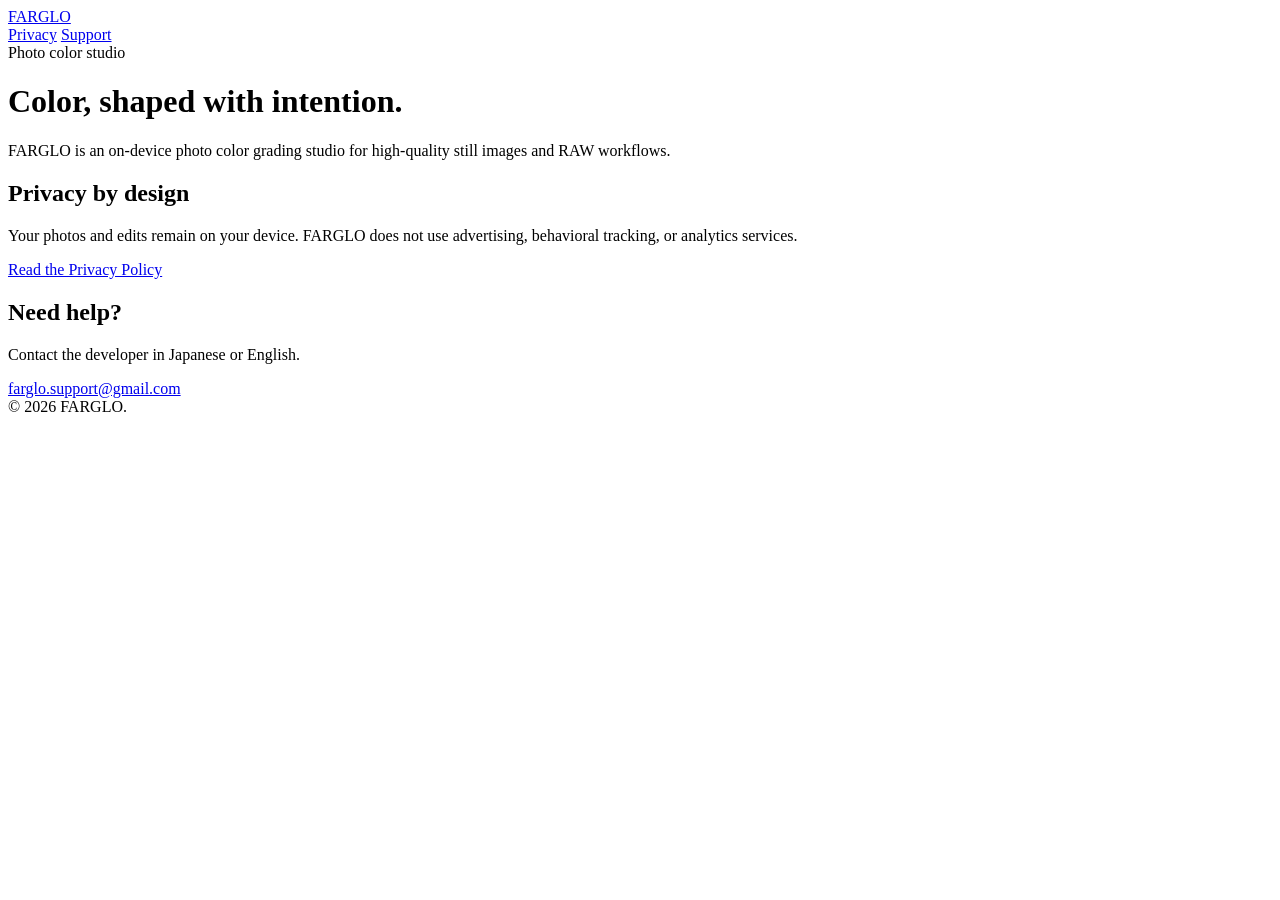
==== index.html @ 89816d3d "Create index.html" ====
<!doctype html>
<html lang="en">
<head>
  <meta charset="utf-8">
  <meta name="viewport" content="width=device-width, initial-scale=1">
  <meta name="description" content="Official support and privacy information for FARGLO.">
  <title>FARGLO — Support</title>
  <link rel="stylesheet" href="styles.css">
</head>
<body>
  <header>
    <a class="brand" href="index.html">FARGLO</a>
    <nav>
      <a href="privacy.html">Privacy</a>
      <a href="support.html">Support</a>
    </nav>
  </header>
  <main>
    <div class="eyebrow">Photo color studio</div>
    <h1>Color, shaped with intention.</h1>
    <p class="lead">FARGLO is an on-device photo color grading studio for high-quality still images and RAW workflows.</p>
    <section class="card">
      <h2>Privacy by design</h2>
      <p>Your photos and edits remain on your device. FARGLO does not use advertising, behavioral tracking, or analytics services.</p>
      <a class="button" href="privacy.html">Read the Privacy Policy</a>
    </section>
    <section class="card">
      <h2>Need help?</h2>
      <p>Contact the developer in Japanese or English.</p>
      <a class="button" href="mailto:farglo.support@gmail.com">farglo.support@gmail.com</a>
    </section>
  </main>
  <footer>© 2026 FARGLO.</footer>
</body>
</html>
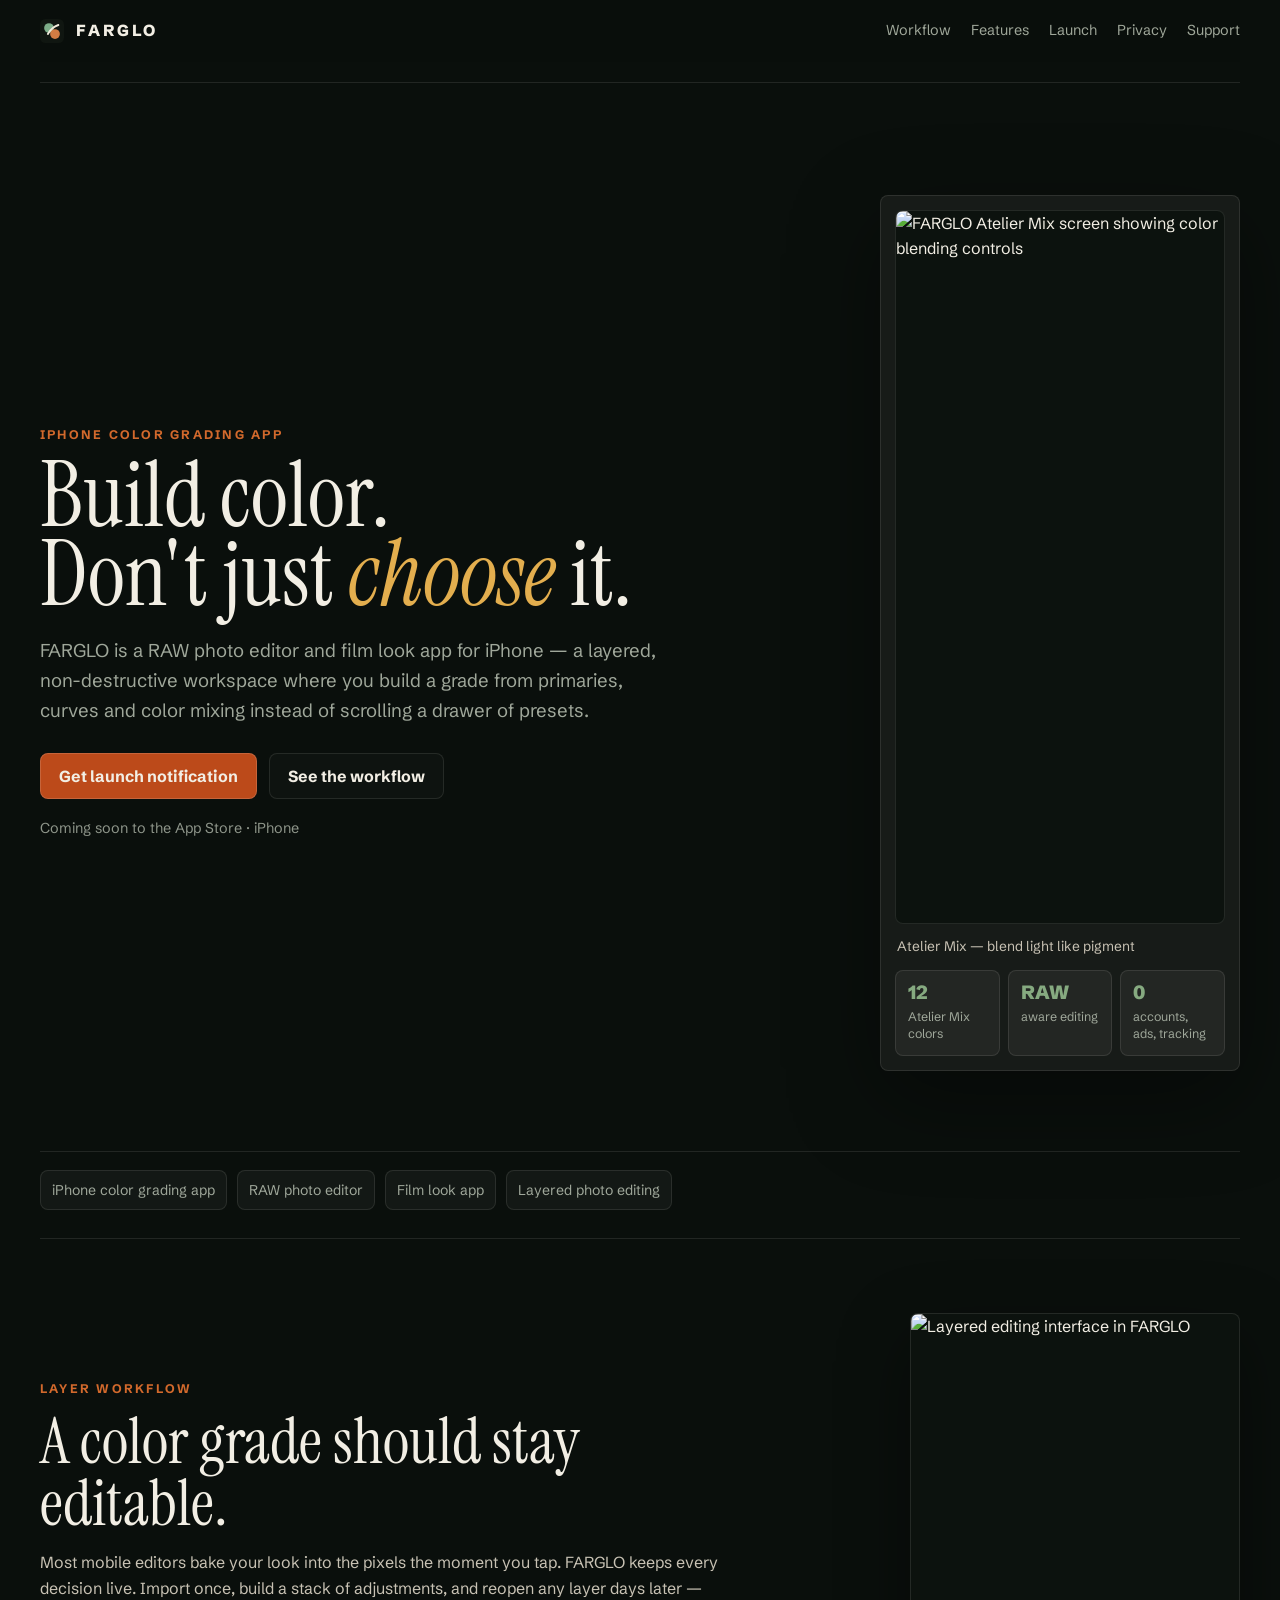
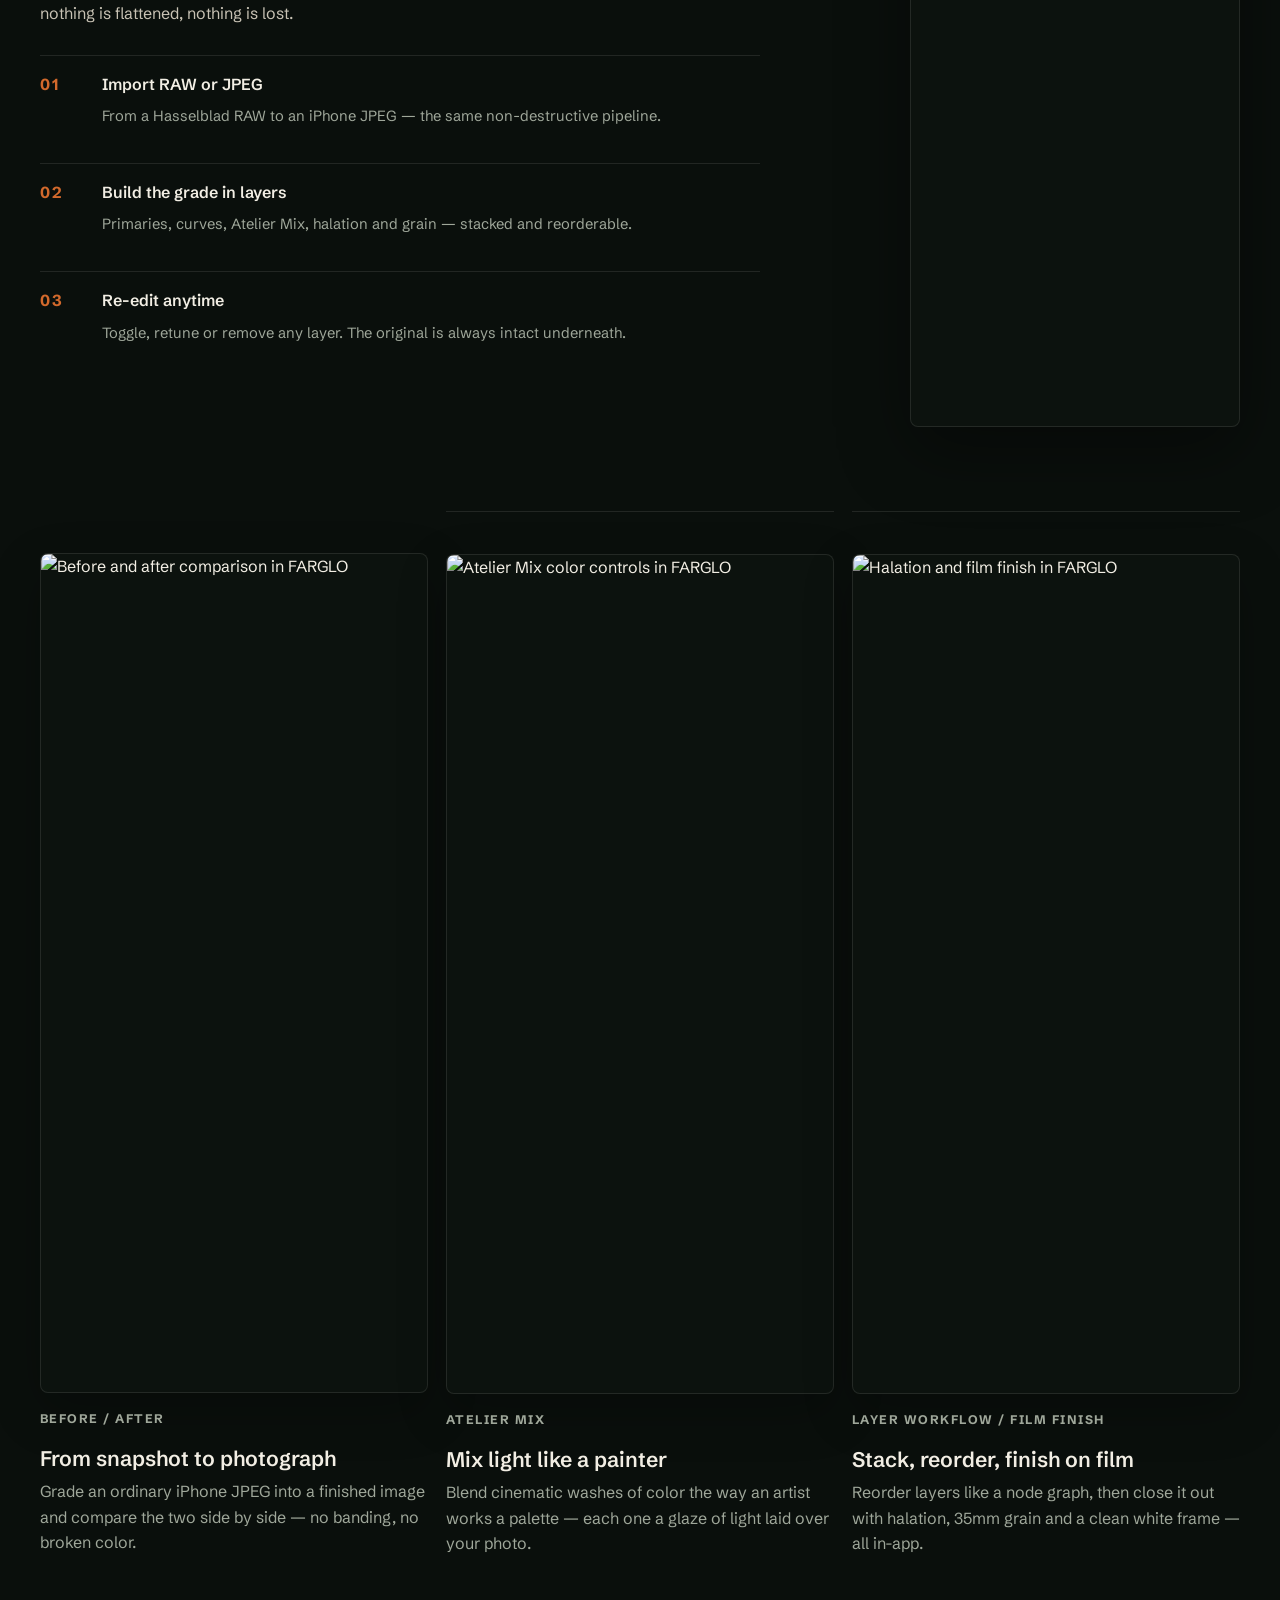
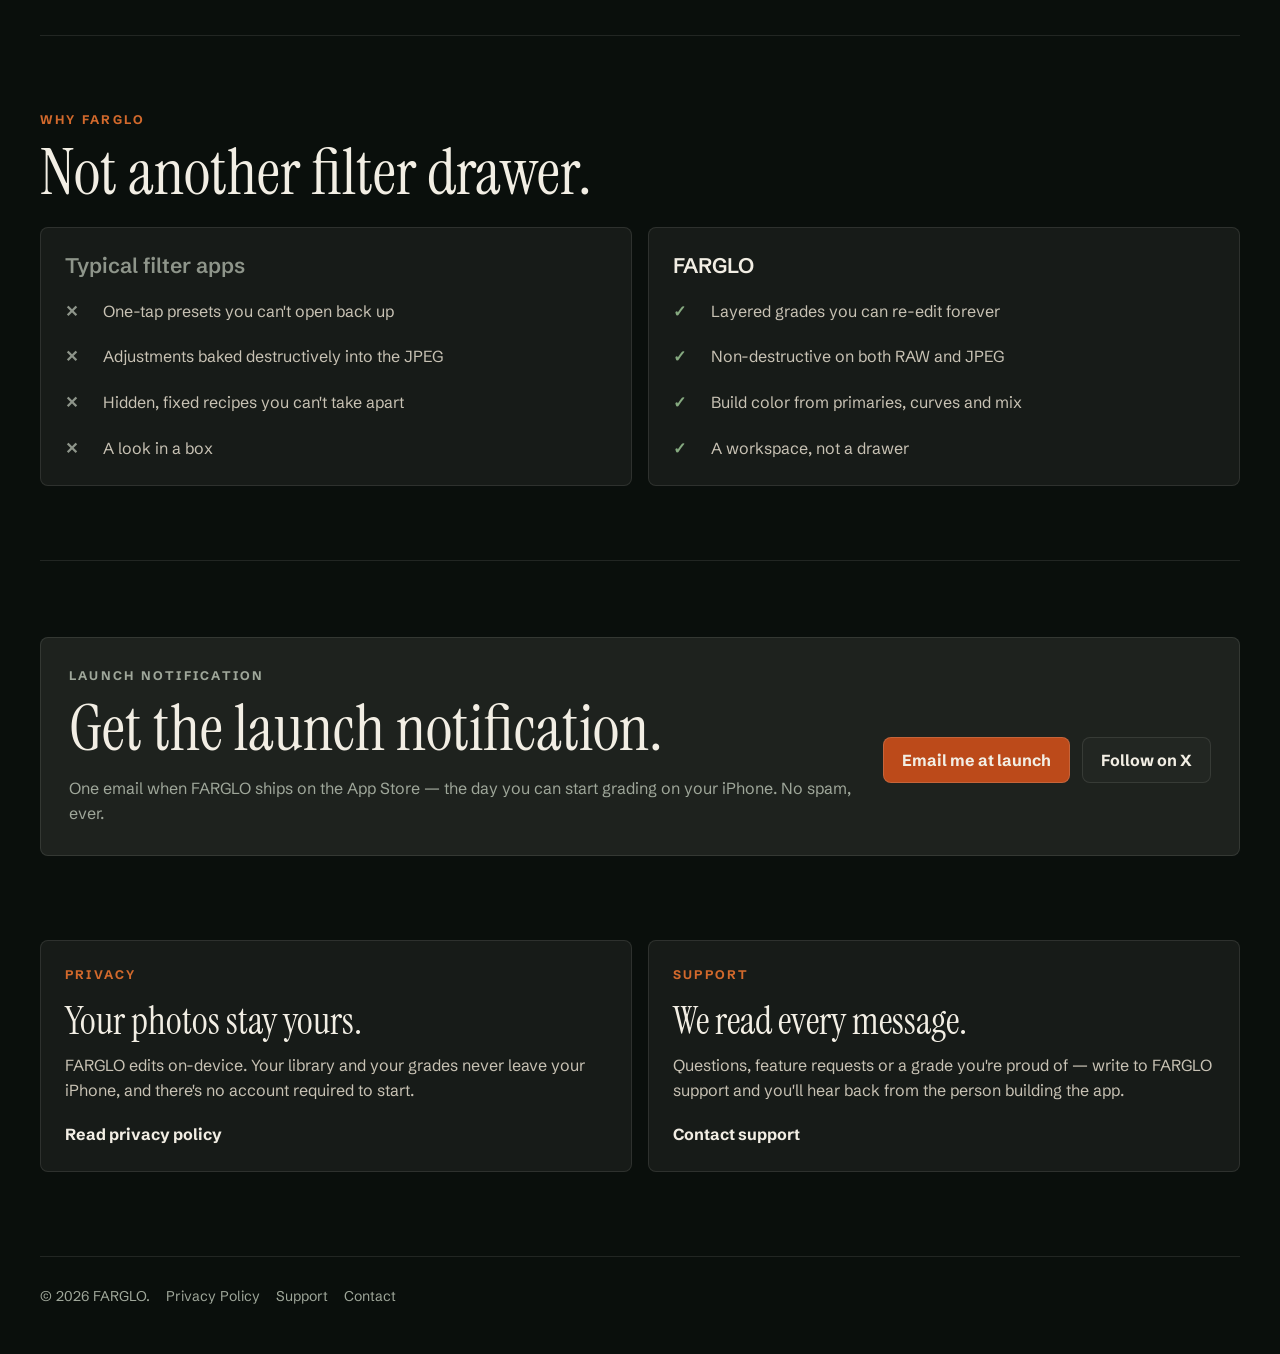
==== commit 684fd04d: "Update FARGLO landing page" ====
--- a/index.html
+++ b/index.html
@@ -3,33 +3,196 @@
 <head>
   <meta charset="utf-8">
   <meta name="viewport" content="width=device-width, initial-scale=1">
-  <meta name="description" content="Official support and privacy information for FARGLO.">
-  <title>FARGLO — Support</title>
+  <title>FARGLO — Layered iPhone Color Grading App</title>
+  <meta name="description" content="FARGLO is a layered iPhone color grading app for RAW photo editing, film looks, Atelier Mix color blending, grain, halation, and non-destructive photo finishing. Coming soon to the App Store.">
+  <meta name="keywords" content="iPhone color grading app, RAW photo editor, film look app, photo editing app, color grading, iPhone photography, film grain, halation, photo editor">
+  <meta name="robots" content="index,follow">
+  <link rel="canonical" href="https://farglosupport-eng.github.io/farglo-support/">
+  <link rel="icon" href="favicon.svg" type="image/svg+xml">
+  <link rel="preconnect" href="https://fonts.googleapis.com">
+  <link rel="preconnect" href="https://fonts.gstatic.com" crossorigin>
+  <link href="https://fonts.googleapis.com/css2?family=Instrument+Serif:ital@0;1&family=Schibsted+Grotesk:wght@400;500;600;700;800&display=swap" rel="stylesheet">
+  <meta property="og:type" content="website">
+  <meta property="og:site_name" content="FARGLO">
+  <meta property="og:title" content="FARGLO — Build color. Don't just choose it.">
+  <meta property="og:description" content="A layered iPhone color grading app for RAW-aware edits, Atelier Mix, grain, halation, and film looks. Coming soon to the App Store.">
+  <meta property="og:url" content="https://farglosupport-eng.github.io/farglo-support/">
+  <meta property="og:image" content="https://farglosupport-eng.github.io/farglo-support/assets/og-image.png">
+  <meta property="og:image:width" content="1200">
+  <meta property="og:image:height" content="630">
+  <meta name="twitter:card" content="summary_large_image">
+  <meta name="twitter:title" content="FARGLO — Layered iPhone Color Grading">
+  <meta name="twitter:description" content="Build color on iPhone with layers, RAW controls, Atelier Mix, grain, halation, and film finishing.">
+  <meta name="twitter:image" content="https://farglosupport-eng.github.io/farglo-support/assets/og-image.png">
   <link rel="stylesheet" href="styles.css">
+  <script type="application/ld+json">
+  {
+    "@context": "https://schema.org",
+    "@type": "SoftwareApplication",
+    "name": "FARGLO",
+    "applicationCategory": "PhotoApplication",
+    "operatingSystem": "iOS",
+    "description": "FARGLO is a layered iPhone color grading app for RAW-aware photo editing, Atelier Mix color blending, film grain, halation, and non-destructive finishing.",
+    "offers": {
+      "@type": "Offer",
+      "priceCurrency": "JPY",
+      "price": "980",
+      "availability": "https://schema.org/PreOrder"
+    },
+    "creator": {
+      "@type": "Person",
+      "name": "Genki Takeda"
+    },
+    "url": "https://farglosupport-eng.github.io/farglo-support/",
+    "image": "https://farglosupport-eng.github.io/farglo-support/assets/og-image.png"
+  }
+  </script>
 </head>
 <body>
   <header>
-    <a class="brand" href="index.html">FARGLO</a>
-    <nav>
-      <a href="privacy.html">Privacy</a>
-      <a href="support.html">Support</a>
+    <a class="brand" href="index.html"><img src="favicon.svg" alt="FARGLO logo">FARGLO</a>
+    <nav aria-label="Primary navigation">
+      <a href="#workflow">Workflow</a>
+      <a href="#features">Features</a>
+      <a href="#launch">Launch</a>
+      <a href="#privacy">Privacy</a>
+      <a href="#support">Support</a>
     </nav>
   </header>
+
   <main>
-    <div class="eyebrow">Photo color studio</div>
-    <h1>Color, shaped with intention.</h1>
-    <p class="lead">FARGLO is an on-device photo color grading studio for high-quality still images and RAW workflows.</p>
-    <section class="card">
-      <h2>Privacy by design</h2>
-      <p>Your photos and edits remain on your device. FARGLO does not use advertising, behavioral tracking, or analytics services.</p>
-      <a class="button" href="privacy.html">Read the Privacy Policy</a>
+    <section class="hero" aria-labelledby="hero-title">
+      <div class="hero-copy">
+        <p class="eyebrow">iPhone color grading app</p>
+        <h1 id="hero-title">Build color.<br>Don't just <em>choose</em> it.</h1>
+        <p class="lead">FARGLO is a RAW photo editor and film look app for iPhone — a layered, non-destructive workspace where you build a grade from primaries, curves and color mixing instead of scrolling a drawer of presets.</p>
+        <div class="hero-actions">
+          <a class="button primary" href="mailto:farglo.support@gmail.com?subject=FARGLO%20Launch%20Notification&body=Please%20let%20me%20know%20when%20FARGLO%20launches.">Get launch notification</a>
+          <a class="button secondary" href="#workflow">See the workflow</a>
+        </div>
+        <p class="availability">Coming soon to the App Store · iPhone</p>
+      </div>
+      <aside class="product-panel" aria-label="FARGLO app preview">
+        <div class="screen-frame hero-frame">
+          <img src="assets/atelier-mix-en-web.jpg" alt="FARGLO Atelier Mix screen showing color blending controls">
+        </div>
+        <p class="panel-caption">Atelier Mix — blend light like pigment</p>
+        <dl class="stats">
+          <div><dt>12</dt><dd>Atelier Mix colors</dd></div>
+          <div><dt>RAW</dt><dd>aware editing</dd></div>
+          <div><dt>0</dt><dd>accounts, ads, tracking</dd></div>
+        </dl>
+      </aside>
     </section>
-    <section class="card">
-      <h2>Need help?</h2>
-      <p>Contact the developer in Japanese or English.</p>
-      <a class="button" href="mailto:farglo.support@gmail.com">farglo.support@gmail.com</a>
+
+    <section class="strip" aria-label="Search positioning">
+      <span>iPhone color grading app</span>
+      <span>RAW photo editor</span>
+      <span>Film look app</span>
+      <span>Layered photo editing</span>
+    </section>
+
+    <section id="workflow" class="section split">
+      <div>
+        <p class="eyebrow">Layer workflow</p>
+        <h2>A color grade should stay editable.</h2>
+        <p>Most mobile editors bake your look into the pixels the moment you tap. FARGLO keeps every decision live. Import once, build a stack of adjustments, and reopen any layer days later — nothing is flattened, nothing is lost.</p>
+        <ol class="workflow-list">
+          <li><span>01</span><strong>Import RAW or JPEG</strong><small>From a Hasselblad RAW to an iPhone JPEG — the same non-destructive pipeline.</small></li>
+          <li><span>02</span><strong>Build the grade in layers</strong><small>Primaries, curves, Atelier Mix, halation and grain — stacked and reorderable.</small></li>
+          <li><span>03</span><strong>Re-edit anytime</strong><small>Toggle, retune or remove any layer. The original is always intact underneath.</small></li>
+        </ol>
+      </div>
+      <div class="screen-frame section-frame">
+        <img src="assets/layers-en-web.jpg" alt="Layered editing interface in FARGLO">
+      </div>
+    </section>
+
+    <section id="features" class="feature-grid" aria-label="FARGLO feature highlights">
+      <article>
+        <div class="feature-media">
+          <img src="assets/before-after-en-web.jpg" alt="Before and after comparison in FARGLO">
+        </div>
+        <p class="feature-kicker">Before / After</p>
+        <h3>From snapshot to photograph</h3>
+        <p>Grade an ordinary iPhone JPEG into a finished image and compare the two side by side — no banding, no broken color.</p>
+      </article>
+      <article>
+        <div class="feature-media">
+          <img src="assets/atelier-mix-en-web.jpg" alt="Atelier Mix color controls in FARGLO">
+        </div>
+        <p class="feature-kicker">Atelier Mix</p>
+        <h3>Mix light like a painter</h3>
+        <p>Blend cinematic washes of color the way an artist works a palette — each one a glaze of light laid over your photo.</p>
+      </article>
+      <article>
+        <div class="feature-media">
+          <img src="assets/halation-en-web.jpg" alt="Halation and film finish in FARGLO">
+        </div>
+        <p class="feature-kicker">Layer workflow / Film finish</p>
+        <h3>Stack, reorder, finish on film</h3>
+        <p>Reorder layers like a node graph, then close it out with halation, 35mm grain and a clean white frame — all in-app.</p>
+      </article>
+    </section>
+
+    <section class="section comparison">
+      <p class="eyebrow">Why FARGLO</p>
+      <h2>Not another filter drawer.</h2>
+      <div class="comparison-grid">
+        <div class="compare-card compare-negative">
+          <h3>Typical filter apps</h3>
+          <ul class="compare-list">
+            <li><span>✕</span>One-tap presets you can't open back up</li>
+            <li><span>✕</span>Adjustments baked destructively into the JPEG</li>
+            <li><span>✕</span>Hidden, fixed recipes you can't take apart</li>
+            <li><span>✕</span>A look in a box</li>
+          </ul>
+        </div>
+        <div class="compare-card compare-positive">
+          <h3>FARGLO</h3>
+          <ul class="compare-list">
+            <li><span>✓</span>Layered grades you can re-edit forever</li>
+            <li><span>✓</span>Non-destructive on both RAW and JPEG</li>
+            <li><span>✓</span>Build color from primaries, curves and mix</li>
+            <li><span>✓</span>A workspace, not a drawer</li>
+          </ul>
+        </div>
+      </div>
+    </section>
+
+    <section id="launch" class="launch">
+      <div>
+        <p class="eyebrow">Launch notification</p>
+        <h2>Get the launch notification.</h2>
+        <p>One email when FARGLO ships on the App Store — the day you can start grading on your iPhone. No spam, ever.</p>
+      </div>
+      <div class="launch-actions">
+        <a class="button primary" href="mailto:farglo.support@gmail.com?subject=FARGLO%20Launch%20Notification&body=Please%20let%20me%20know%20when%20FARGLO%20launches.">Email me at launch</a>
+        <a class="button secondary" href="https://x.com/farglo_color">Follow on X</a>
+      </div>
+    </section>
+
+    <section class="info-pair" aria-label="Privacy and support">
+      <article id="privacy" class="info-card">
+        <p class="eyebrow">Privacy</p>
+        <h3>Your photos stay yours.</h3>
+        <p>FARGLO edits on-device. Your library and your grades never leave your iPhone, and there's no account required to start.</p>
+        <a href="privacy.html">Read privacy policy</a>
+      </article>
+      <article id="support" class="info-card">
+        <p class="eyebrow">Support</p>
+        <h3>We read every message.</h3>
+        <p>Questions, feature requests or a grade you're proud of — write to FARGLO support and you'll hear back from the person building the app.</p>
+        <a href="support.html">Contact support</a>
+      </article>
     </section>
   </main>
-  <footer>© 2026 FARGLO.</footer>
+
+  <footer>
+    <span>© 2026 FARGLO.</span>
+    <a href="privacy.html">Privacy Policy</a>
+    <a href="support.html">Support</a>
+    <a href="mailto:farglo.support@gmail.com">Contact</a>
+  </footer>
 </body>
 </html>
--- a/styles.css
+++ b/styles.css
@@ -0,0 +1,583 @@
+:root {
+  color-scheme: dark;
+  --canvas: #0A0F0C;
+  --panel-canvas: #0C120E;
+  --ink: #F2EEE4;
+  --muted: #9FA79A;
+  --soft: #C8C2B4;
+  --dim: #8E958A;
+  --green: #86AA80;
+  --copper: #D2692C;
+  --button: #BC4A1A;
+  --gold: #E3AE4E;
+  --panel: rgba(242, 238, 228, .055);
+  --panel-strong: rgba(242, 238, 228, .085);
+  --line: rgba(242, 238, 228, .10);
+  --shadow: rgba(0, 0, 0, .38);
+  --max: 1200px;
+}
+
+* { box-sizing: border-box; }
+
+html { scroll-behavior: smooth; }
+
+html,
+body {
+  overflow-x: hidden;
+}
+
+body {
+  margin: 0;
+  min-height: 100vh;
+  color: var(--ink);
+  background: var(--canvas);
+  font-family: "Schibsted Grotesk", Inter, -apple-system, BlinkMacSystemFont, "Hiragino Sans", "Helvetica Neue", Arial, sans-serif;
+  line-height: 1.6;
+}
+
+img {
+  display: block;
+  max-width: 100%;
+}
+
+a { color: inherit; }
+
+header,
+main,
+footer {
+  width: min(calc(100% - 40px), var(--max));
+  margin-inline: auto;
+}
+
+header {
+  position: sticky;
+  top: 0;
+  z-index: 10;
+  display: flex;
+  justify-content: space-between;
+  align-items: center;
+  gap: 24px;
+  padding: 18px 0;
+  background: rgba(10, 15, 12, .82);
+  backdrop-filter: blur(18px);
+}
+
+.brand {
+  display: inline-flex;
+  align-items: center;
+  gap: 12px;
+  color: var(--ink);
+  font-weight: 800;
+  letter-spacing: .18em;
+  text-decoration: none;
+}
+
+.brand img {
+  width: 24px;
+  height: 24px;
+}
+
+nav {
+  display: flex;
+  flex-wrap: wrap;
+  justify-content: flex-end;
+  gap: 20px;
+  color: var(--muted);
+  font-size: .9rem;
+}
+
+nav a,
+footer a { text-decoration: none; }
+
+nav a:hover,
+footer a:hover { color: var(--ink); }
+
+main { padding: 20px 0 84px; }
+
+.hero {
+  display: flex;
+  flex-wrap: wrap;
+  gap: clamp(32px, 6vw, 72px);
+  align-items: center;
+  justify-content: space-between;
+  padding: clamp(64px, 10vw, 112px) 0 clamp(48px, 7vw, 80px);
+  border-top: 1px solid var(--line);
+}
+
+.hero-copy {
+  flex: 1 1 420px;
+  max-width: 700px;
+}
+
+.hero-copy,
+.product-panel,
+.split > *,
+.feature-grid article,
+.launch > * {
+  min-width: 0;
+}
+
+.eyebrow {
+  margin: 0 0 12px;
+  color: var(--copper);
+  font-size: .78rem;
+  font-weight: 700;
+  letter-spacing: .18em;
+  text-transform: uppercase;
+}
+
+h1,
+h2,
+h3,
+p {
+  overflow-wrap: anywhere;
+}
+
+h1 {
+  margin: 0 0 22px;
+  max-width: 720px;
+  font-family: "Instrument Serif", Georgia, serif;
+  font-size: clamp(4.2rem, 7vw, 7.8rem);
+  font-weight: 400;
+  line-height: .88;
+  letter-spacing: 0;
+}
+
+h1 em {
+  color: var(--gold);
+  font-style: italic;
+}
+
+h2 {
+  margin: 0 0 16px;
+  max-width: 700px;
+  font-family: "Instrument Serif", Georgia, serif;
+  font-size: clamp(3rem, 5vw, 5.2rem);
+  font-weight: 400;
+  line-height: .96;
+  letter-spacing: 0;
+}
+
+h3 {
+  margin: 16px 0 8px;
+  font-size: 1.32rem;
+  font-weight: 600;
+  line-height: 1.25;
+}
+
+p {
+  margin: 0;
+  color: var(--soft);
+}
+
+.lead {
+  max-width: 640px;
+  color: var(--muted);
+  font-size: clamp(1rem, 1.45vw, 1.18rem);
+}
+
+.hero-actions,
+.launch-actions {
+  display: flex;
+  flex-wrap: wrap;
+  gap: 12px;
+  margin-top: 28px;
+}
+
+.button {
+  display: inline-flex;
+  align-items: center;
+  justify-content: center;
+  min-height: 46px;
+  padding: 12px 18px;
+  border: 1px solid var(--line);
+  border-radius: 8px;
+  font-weight: 700;
+  line-height: 1.15;
+  text-decoration: none;
+}
+
+.button.primary {
+  color: var(--ink);
+  background: var(--button);
+  border-color: rgba(255, 255, 255, .14);
+}
+
+.button.secondary {
+  color: var(--ink);
+  background: rgba(255, 255, 255, .02);
+}
+
+.availability {
+  margin-top: 18px;
+  color: var(--dim);
+  font-size: .9rem;
+}
+
+.product-panel {
+  flex: 0 1 360px;
+  min-width: 0;
+  max-width: 360px;
+  padding: 14px;
+  background: var(--panel);
+  border: 1px solid var(--line);
+  border-radius: 8px;
+  box-shadow: 0 28px 90px var(--shadow);
+}
+
+.screen-frame {
+  width: 100%;
+  overflow: hidden;
+  background: var(--panel-canvas);
+  border: 1px solid var(--line);
+  border-radius: 8px;
+}
+
+.screen-frame img,
+.feature-media img {
+  width: 100%;
+  height: 100%;
+  object-fit: contain;
+  object-position: top center;
+}
+
+.hero-frame {
+  aspect-ratio: 720 / 1558;
+}
+
+.section-frame {
+  width: min(100%, 330px);
+  aspect-ratio: 720 / 1558;
+  justify-self: center;
+  box-shadow: 0 24px 70px var(--shadow);
+}
+
+.panel-caption {
+  margin: 12px 2px 0;
+  color: var(--soft);
+  font-size: .86rem;
+}
+
+.stats {
+  display: grid;
+  grid-template-columns: repeat(3, minmax(0, 1fr));
+  gap: 8px;
+  margin: 12px 0 0;
+}
+
+.stats div,
+.comparison-grid > div,
+.launch,
+.card {
+  background: var(--panel);
+  border: 1px solid var(--line);
+  border-radius: 8px;
+}
+
+.stats div { padding: 12px; }
+
+dt {
+  color: var(--green);
+  font-size: 1.2rem;
+  font-weight: 850;
+  line-height: 1;
+}
+
+dd {
+  margin: 7px 0 0;
+  color: var(--muted);
+  font-size: .78rem;
+  line-height: 1.35;
+}
+
+.strip {
+  display: flex;
+  flex-wrap: wrap;
+  gap: 10px;
+  padding: 18px 0 28px;
+  border-top: 1px solid var(--line);
+  border-bottom: 1px solid var(--line);
+}
+
+.strip span {
+  padding: 8px 11px;
+  color: var(--muted);
+  background: rgba(255, 255, 255, .04);
+  border: 1px solid var(--line);
+  border-radius: 8px;
+  font-size: .88rem;
+}
+
+.section { padding: 74px 0; }
+
+.split {
+  display: flex;
+  flex-wrap: wrap;
+  gap: clamp(28px, 5vw, 56px);
+  align-items: center;
+  justify-content: space-between;
+}
+
+.split > div:first-child {
+  flex: 1 1 420px;
+  max-width: 720px;
+}
+
+.workflow-list {
+  display: grid;
+  gap: 12px;
+  margin: 28px 0 0;
+  padding: 0;
+  list-style: none;
+}
+
+.workflow-list li {
+  display: grid;
+  grid-template-columns: 48px minmax(0, 1fr);
+  gap: 8px 14px;
+  padding: 16px 0;
+  border-top: 1px solid var(--line);
+}
+
+.workflow-list span {
+  grid-row: span 2;
+  color: var(--copper);
+  font-weight: 700;
+  letter-spacing: .12em;
+}
+
+.workflow-list strong {
+  color: var(--ink);
+  font-weight: 600;
+}
+
+.workflow-list small {
+  color: var(--muted);
+  font-size: .92rem;
+}
+
+.feature-grid {
+  display: grid;
+  grid-template-columns: repeat(auto-fit, minmax(280px, 1fr));
+  gap: 18px;
+  padding: 10px 0 76px;
+}
+
+.feature-grid article {
+  min-width: 0;
+  padding-bottom: 2px;
+}
+
+.feature-media {
+  width: 100%;
+  aspect-ratio: 720 / 1558;
+  overflow: hidden;
+  border: 1px solid var(--line);
+  border-radius: 8px;
+  background: var(--panel-canvas);
+  box-shadow: 0 18px 50px rgba(0, 0, 0, .24);
+}
+
+.feature-kicker {
+  margin-top: 16px;
+  color: var(--copper);
+  font-size: .78rem;
+  font-weight: 700;
+  letter-spacing: .12em;
+  text-transform: uppercase;
+}
+
+.feature-grid p,
+.comparison-grid p,
+.launch p,
+.card p { color: var(--muted); }
+
+.comparison {
+  border-top: 1px solid var(--line);
+  border-bottom: 1px solid var(--line);
+}
+
+.comparison-grid {
+  display: flex;
+  flex-wrap: wrap;
+  gap: 16px;
+  margin-top: 24px;
+}
+
+.comparison-grid > div {
+  flex: 1 1 320px;
+  padding: 24px;
+}
+
+.compare-card h3 {
+  margin-top: 0;
+}
+
+.compare-list {
+  display: grid;
+  gap: 14px;
+  margin: 20px 0 0;
+  padding: 0;
+  list-style: none;
+  color: var(--soft);
+}
+
+.compare-list li {
+  display: grid;
+  grid-template-columns: 28px minmax(0, 1fr);
+  align-items: start;
+  gap: 10px;
+}
+
+.compare-list span {
+  color: var(--dim);
+  font-weight: 800;
+}
+
+.compare-positive .compare-list span {
+  color: var(--green);
+}
+
+.compare-negative {
+  color: var(--dim);
+}
+
+.launch {
+  display: grid;
+  grid-template-columns: minmax(0, 1fr) auto;
+  gap: 28px;
+  align-items: center;
+  margin-top: 76px;
+  padding: 28px;
+  background: var(--panel-strong);
+}
+
+.info-pair {
+  display: grid;
+  grid-template-columns: repeat(auto-fit, minmax(280px, 1fr));
+  gap: 16px;
+  padding: 84px 0 0;
+}
+
+.info-card {
+  max-width: none;
+  padding: 24px;
+  background: var(--panel);
+  border: 1px solid var(--line);
+  border-radius: 8px;
+}
+
+.info-card h3 {
+  margin-top: 0;
+  font-family: "Instrument Serif", Georgia, serif;
+  font-size: clamp(2rem, 3vw, 3rem);
+  font-weight: 400;
+}
+
+.info-card a {
+  display: inline-flex;
+  margin-top: 18px;
+  color: var(--ink);
+  font-weight: 700;
+  text-decoration: none;
+}
+
+.info-card a:hover {
+  color: var(--copper);
+}
+
+.card {
+  padding: 24px;
+}
+
+article {
+  max-width: 860px;
+  padding: 42px 0 76px;
+}
+
+article + article {
+  border-top: 1px solid var(--line);
+}
+
+.meta {
+  margin: 0 0 34px;
+  color: var(--muted);
+  font-size: .94rem;
+}
+
+article h2,
+.card h2 {
+  margin-top: 36px;
+  font-size: clamp(1.5rem, 3vw, 2.35rem);
+}
+
+.card + .card {
+  margin-top: 16px;
+}
+
+ul {
+  margin: 12px 0 22px;
+  padding-left: 22px;
+  color: var(--soft);
+}
+
+li + li {
+  margin-top: 6px;
+}
+
+footer {
+  display: flex;
+  flex-wrap: wrap;
+  gap: 16px;
+  padding: 28px 0 46px;
+  border-top: 1px solid var(--line);
+  color: var(--muted);
+  font-size: .88rem;
+}
+
+@media (max-width: 900px) {
+  header { align-items: flex-start; }
+
+  .launch {
+    grid-template-columns: 1fr;
+  }
+
+  .hero { padding-top: 44px; }
+
+  .product-panel {
+    width: min(100%, 460px);
+  }
+
+  .feature-grid,
+  .comparison-grid {
+    grid-template-columns: 1fr;
+  }
+
+  .launch-actions { justify-content: flex-start; }
+}
+
+@media (max-width: 620px) {
+  header { display: block; }
+
+  nav {
+    justify-content: flex-start;
+    gap: 12px;
+    margin-top: 14px;
+  }
+
+  main { padding-top: 10px; }
+
+  h1 { font-size: clamp(4rem, 17vw, 5.8rem); }
+
+  h2 { font-size: clamp(2.7rem, 12vw, 4rem); }
+
+  .stats { grid-template-columns: 1fr; }
+
+  .product-panel { padding: 12px; }
+
+  .section { padding: 60px 0; }
+
+  .launch { padding: 22px; }
+
+  .button { width: 100%; }
+}
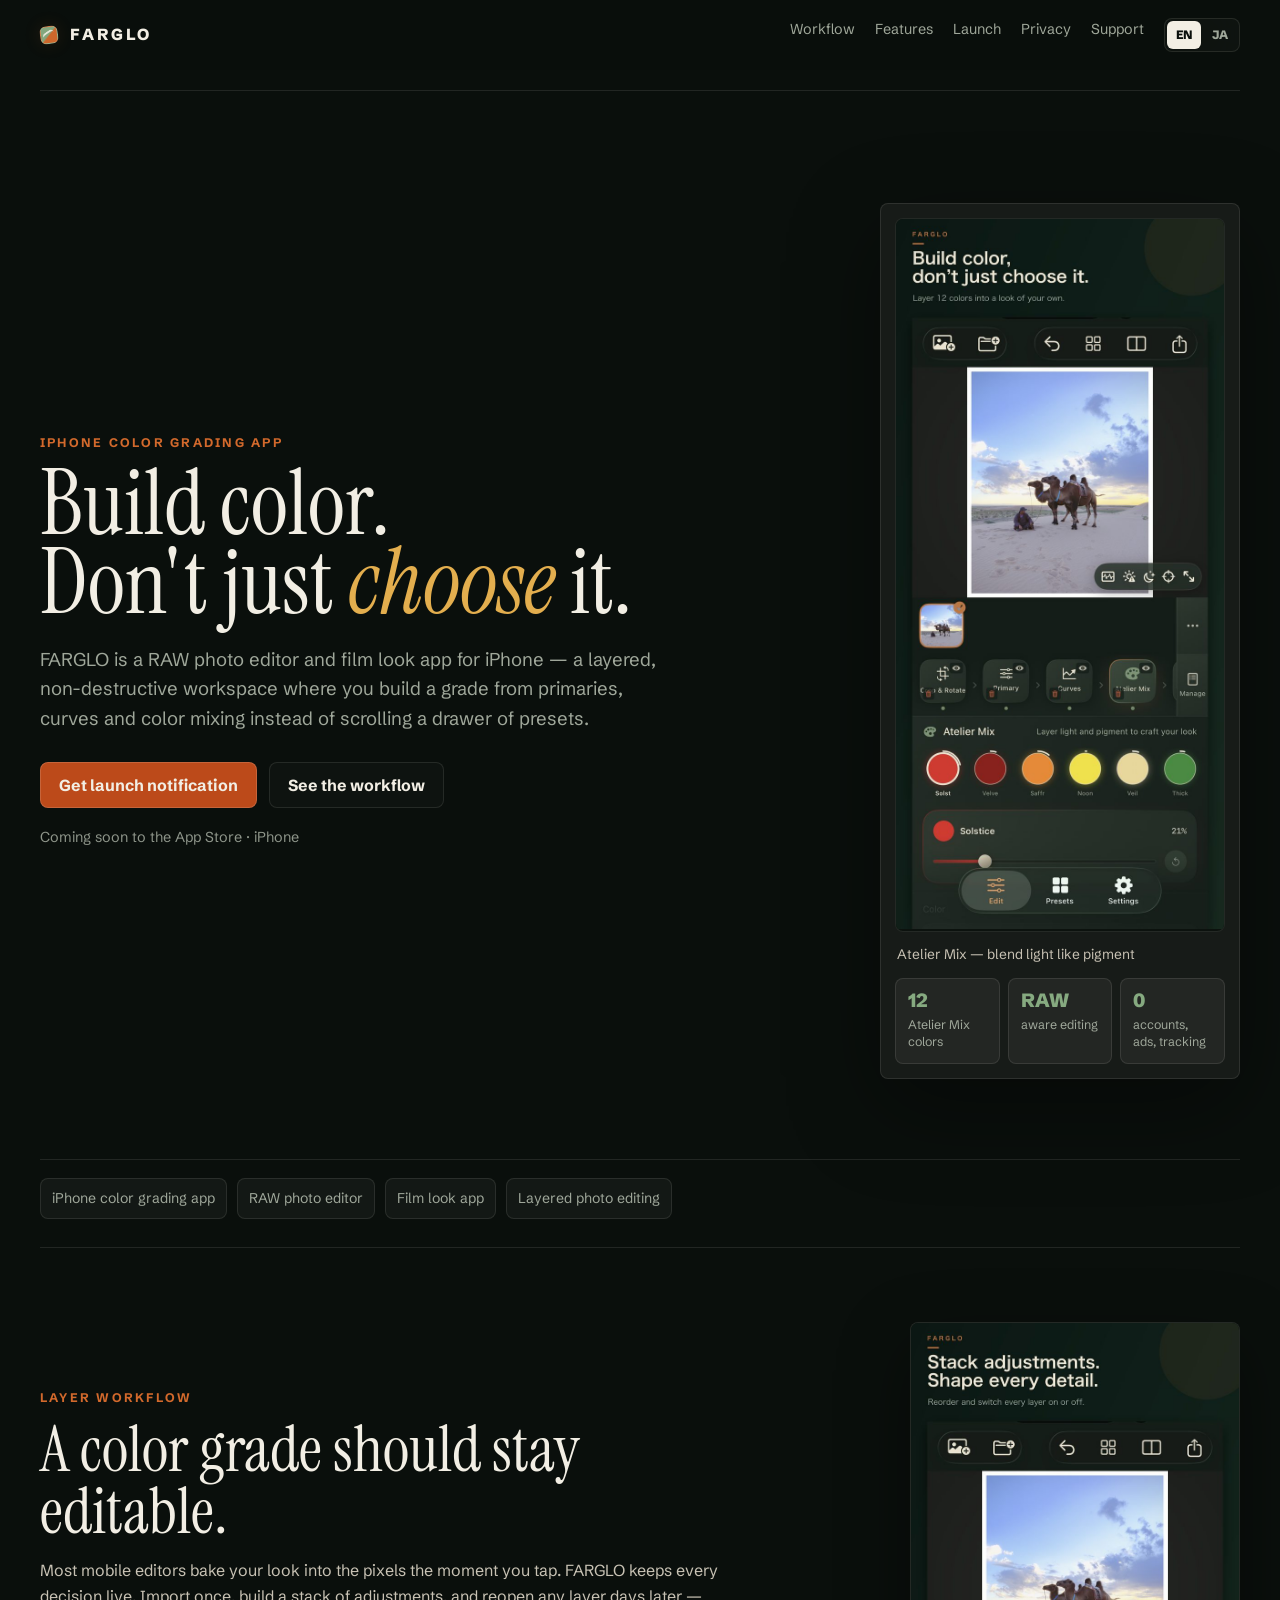
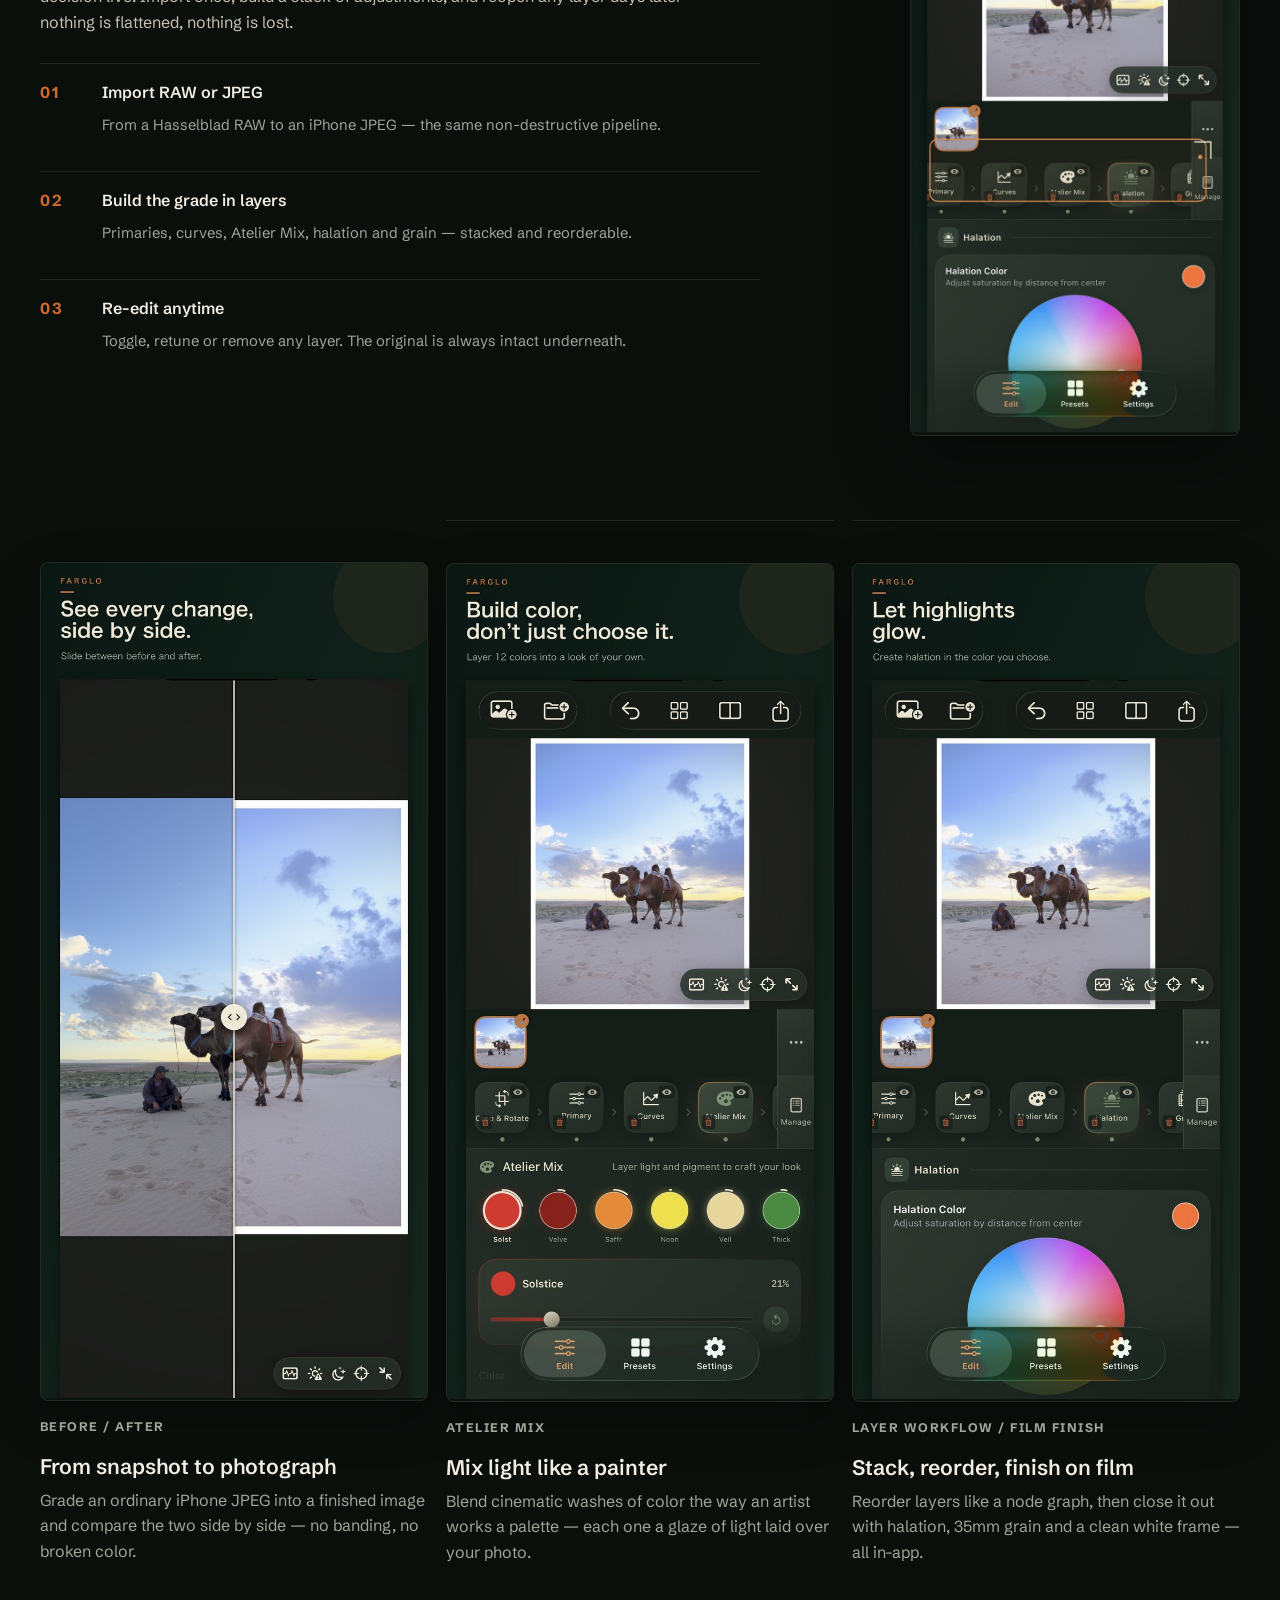
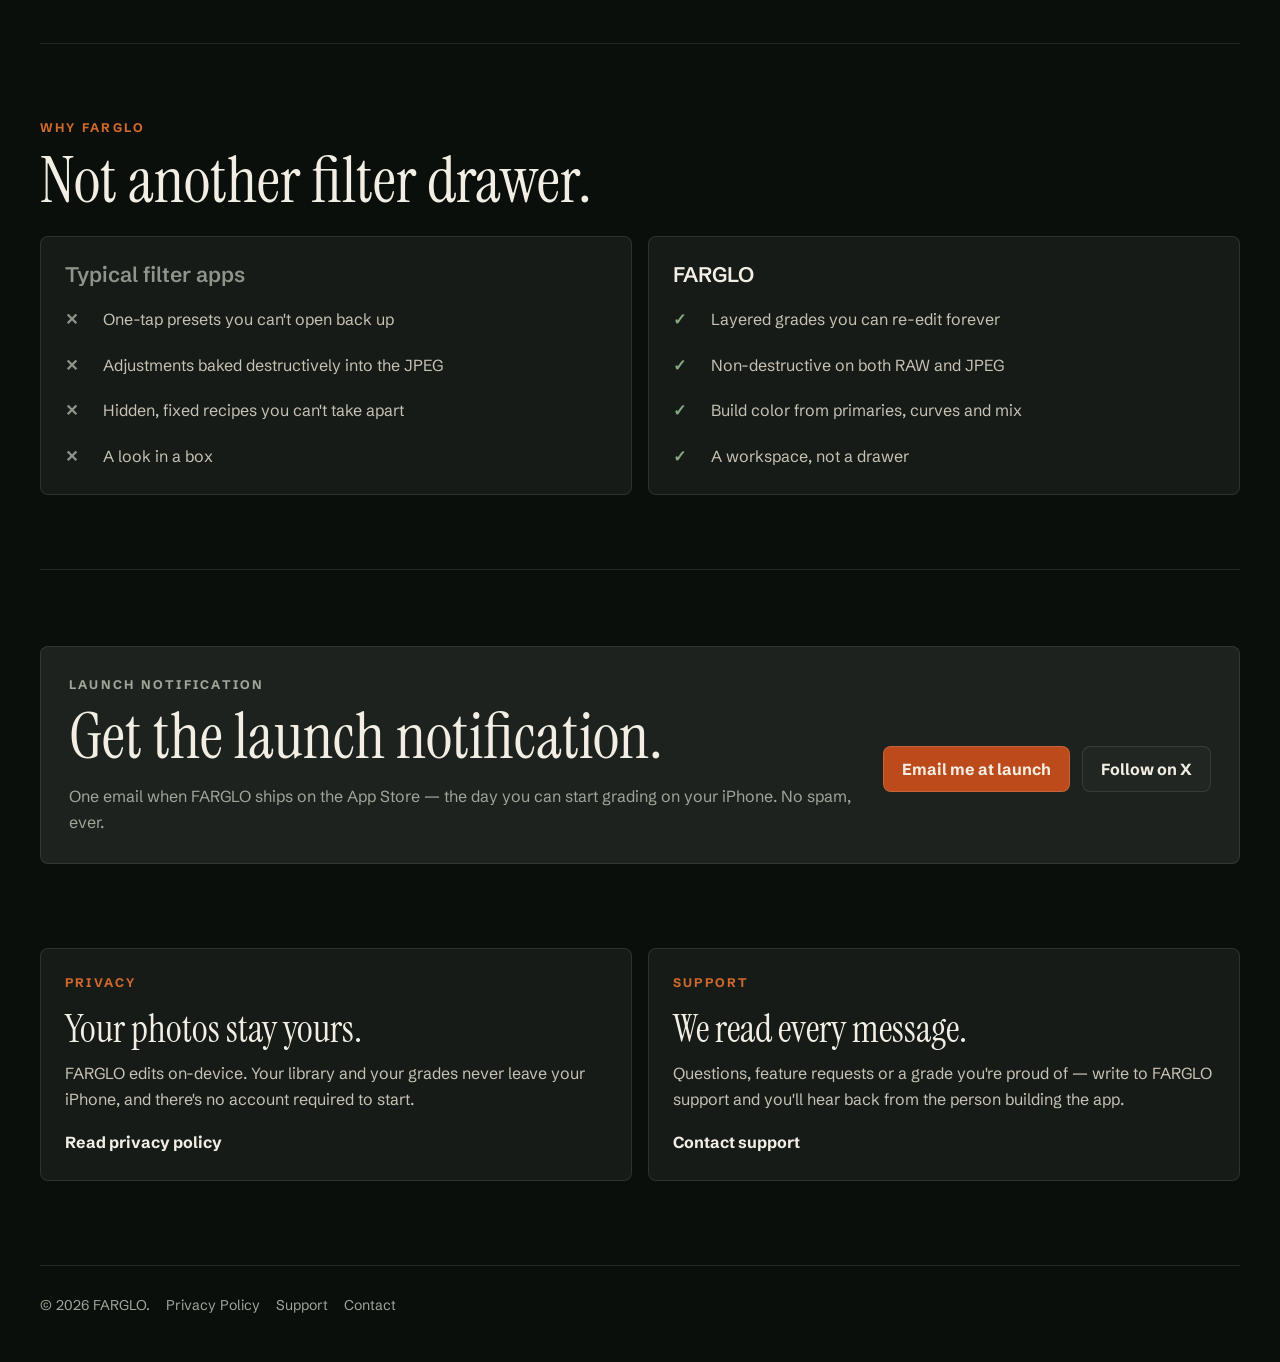
==== commit 9cbb982f: "Fix header logo and add language selector Use a simplified header mark and add EN/JA language switch" ====
--- a/index.html
+++ b/index.html
@@ -50,13 +50,17 @@
 </head>
 <body>
   <header>
-    <a class="brand" href="index.html"><img src="favicon.svg" alt="FARGLO logo">FARGLO</a>
+    <a class="brand" href="index.html" aria-label="FARGLO home"><span class="brand-mark" aria-hidden="true"></span><span>FARGLO</span></a>
     <nav aria-label="Primary navigation">
       <a href="#workflow">Workflow</a>
       <a href="#features">Features</a>
       <a href="#launch">Launch</a>
       <a href="#privacy">Privacy</a>
       <a href="#support">Support</a>
+      <div class="language-switch" role="group" aria-label="Language selector">
+        <button class="lang-button is-active" type="button" data-lang="en" aria-pressed="true">EN</button>
+        <button class="lang-button" type="button" data-lang="ja" aria-pressed="false">JA</button>
+      </div>
     </nav>
   </header>
 
@@ -194,5 +198,203 @@
     <a href="support.html">Support</a>
     <a href="mailto:farglo.support@gmail.com">Contact</a>
   </footer>
+  <script>
+    const copy = {
+      en: {
+        title: "FARGLO — Layered iPhone Color Grading App",
+        description: "FARGLO is a layered iPhone color grading app for RAW photo editing, film looks, Atelier Mix color blending, grain, halation, and non-destructive photo finishing. Coming soon to the App Store.",
+        nav: ["Workflow", "Features", "Launch", "Privacy", "Support"],
+        heroEyebrow: "iPhone color grading app",
+        heroTitle: "Build color.<br>Don't just <em>choose</em> it.",
+        lead: "FARGLO is a RAW photo editor and film look app for iPhone — a layered, non-destructive workspace where you build a grade from primaries, curves and color mixing instead of scrolling a drawer of presets.",
+        primaryCta: "Get launch notification",
+        secondaryCta: "See the workflow",
+        availability: "Coming soon to the App Store · iPhone",
+        panelCaption: "Atelier Mix — blend light like pigment",
+        stats: ["Atelier Mix colors", "aware editing", "accounts, ads, tracking"],
+        strip: ["iPhone color grading app", "RAW photo editor", "Film look app", "Layered photo editing"],
+        workflowEyebrow: "Layer workflow",
+        workflowTitle: "A color grade should stay editable.",
+        workflowBody: "Most mobile editors bake your look into the pixels the moment you tap. FARGLO keeps every decision live. Import once, build a stack of adjustments, and reopen any layer days later — nothing is flattened, nothing is lost.",
+        steps: [
+          ["Import RAW or JPEG", "From a Hasselblad RAW to an iPhone JPEG — the same non-destructive pipeline."],
+          ["Build the grade in layers", "Primaries, curves, Atelier Mix, halation and grain — stacked and reorderable."],
+          ["Re-edit anytime", "Toggle, retune or remove any layer. The original is always intact underneath."]
+        ],
+        features: [
+          ["Before / After", "From snapshot to photograph", "Grade an ordinary iPhone JPEG into a finished image and compare the two side by side — no banding, no broken color."],
+          ["Atelier Mix", "Mix light like a painter", "Blend cinematic washes of color the way an artist works a palette — each one a glaze of light laid over your photo."],
+          ["Layer workflow / Film finish", "Stack, reorder, finish on film", "Reorder layers like a node graph, then close it out with halation, 35mm grain and a clean white frame — all in-app."]
+        ],
+        whyEyebrow: "Why FARGLO",
+        whyTitle: "Not another filter drawer.",
+        typical: "Typical filter apps",
+        typicalList: ["One-tap presets you can't open back up", "Adjustments baked destructively into the JPEG", "Hidden, fixed recipes you can't take apart", "A look in a box"],
+        fargloList: ["Layered grades you can re-edit forever", "Non-destructive on both RAW and JPEG", "Build color from primaries, curves and mix", "A workspace, not a drawer"],
+        launchEyebrow: "Launch notification",
+        launchTitle: "Get the launch notification.",
+        launchBody: "One email when FARGLO ships on the App Store — the day you can start grading on your iPhone. No spam, ever.",
+        launchButton: "Email me at launch",
+        followButton: "Follow on X",
+        privacyEyebrow: "Privacy",
+        privacyTitle: "Your photos stay yours.",
+        privacyBody: "FARGLO edits on-device. Your library and your grades never leave your iPhone, and there's no account required to start.",
+        privacyLink: "Read privacy policy",
+        supportEyebrow: "Support",
+        supportTitle: "We read every message.",
+        supportBody: "Questions, feature requests or a grade you're proud of — write to FARGLO support and you'll hear back from the person building the app.",
+        supportLink: "Contact support",
+        footer: ["Privacy Policy", "Support", "Contact"]
+      },
+      ja: {
+        title: "FARGLO — iPhone用レイヤー式カラーグレーディングアプリ",
+        description: "FARGLOは、RAW編集、フィルムルック、Atelier Mix、粒子、ハレーション、非破壊編集に対応したiPhone向けカラーグレーディングアプリです。App Storeで近日公開。",
+        nav: ["ワークフロー", "機能", "通知", "プライバシー", "サポート"],
+        heroEyebrow: "iPhoneカラーグレーディングアプリ",
+        heroTitle: "色をつくる。<br>選ぶだけではない。",
+        lead: "FARGLOは、iPhoneでRAW現像とフィルムルックづくりを行うための、レイヤー式・非破壊の写真編集ワークスペースです。プリセットを選ぶのではなく、プライマリー、カーブ、色のミックスから自分のグレードを組み立てられます。",
+        primaryCta: "リリース通知を受け取る",
+        secondaryCta: "ワークフローを見る",
+        availability: "App Storeで近日公開 · iPhone",
+        panelCaption: "Atelier Mix — 光を絵具のように混ぜる",
+        stats: ["Atelier Mixの色", "対応編集", "アカウント・広告・追跡なし"],
+        strip: ["iPhoneカラーグレーディング", "RAW写真編集", "フィルムルック", "レイヤー式写真編集"],
+        workflowEyebrow: "レイヤーワークフロー",
+        workflowTitle: "カラーグレードは、あとから直せるべき。",
+        workflowBody: "多くのモバイル編集アプリは、タップした瞬間に見た目をピクセルへ焼き込みます。FARGLOは、すべての判断を編集可能なまま保持します。一度読み込み、調整レイヤーを積み、数日後でも任意のレイヤーを開き直せます。",
+        steps: [
+          ["RAWまたはJPEGを読み込む", "HasselbladのRAWからiPhone JPEGまで、同じ非破壊パイプラインで扱えます。"],
+          ["レイヤーでグレードを組む", "プライマリー、カーブ、Atelier Mix、ハレーション、粒子を積み重ね、並べ替えられます。"],
+          ["いつでも再編集する", "任意のレイヤーをオンオフ、再調整、削除できます。元画像は常に下に残ります。"]
+        ],
+        features: [
+          ["Before / After", "スナップショットを作品へ", "ふつうのiPhone JPEGを完成した写真へグレーディングし、編集前後を横並びで比較できます。色の破綻やバンディングを抑えます。"],
+          ["Atelier Mix", "光を絵具のように混ぜる", "映画的な色のベールを、画家がパレットを扱うように重ねます。写真の上に光の薄い層を置いていく感覚です。"],
+          ["レイヤーワークフロー / フィルム仕上げ", "積み、並べ替え、フィルムで仕上げる", "ノードグラフのようにレイヤーを並べ替え、最後にハレーション、35mm粒子、白フレームまでアプリ内で仕上げられます。"]
+        ],
+        whyEyebrow: "Why FARGLO",
+        whyTitle: "ただのフィルター一覧ではありません。",
+        typical: "一般的なフィルターアプリ",
+        typicalList: ["開き直せないワンタッププリセット", "JPEGへ破壊的に焼き込まれる調整", "分解できない固定レシピ", "箱に入った既製の見た目"],
+        fargloList: ["何度でも再編集できるレイヤー式グレード", "RAWとJPEGの両方で非破壊編集", "プライマリー、カーブ、ミックスから色を構築", "フィルター引き出しではなく、制作ワークスペース"],
+        launchEyebrow: "リリース通知",
+        launchTitle: "リリース通知を受け取る。",
+        launchBody: "FARGLOがApp Storeで公開された日に、一度だけメールでお知らせします。スパムは送りません。",
+        launchButton: "公開時にメールで通知",
+        followButton: "Xでフォロー",
+        privacyEyebrow: "プライバシー",
+        privacyTitle: "あなたの写真は、あなたのもの。",
+        privacyBody: "FARGLOは端末上で編集します。写真ライブラリやグレードがiPhoneの外へ出ることはなく、始めるためのアカウントも不要です。",
+        privacyLink: "プライバシーポリシーを読む",
+        supportEyebrow: "サポート",
+        supportTitle: "すべてのメッセージを読みます。",
+        supportBody: "質問、機能リクエスト、自慢したいグレードまで。FARGLOサポートへ送ると、開発者本人から返信します。",
+        supportLink: "サポートに連絡",
+        footer: ["プライバシーポリシー", "サポート", "お問い合わせ"]
+      }
+    };
+
+    const setText = (selector, value) => {
+      const node = document.querySelector(selector);
+      if (node) node.textContent = value;
+    };
+
+    const setHtml = (selector, value) => {
+      const node = document.querySelector(selector);
+      if (node) node.innerHTML = value;
+    };
+
+    const applyLanguage = (lang) => {
+      const t = copy[lang] || copy.en;
+      document.documentElement.lang = lang;
+      document.title = t.title;
+      const description = document.querySelector('meta[name="description"]');
+      if (description) description.setAttribute("content", t.description);
+
+      document.querySelectorAll("nav > a").forEach((link, index) => {
+        if (t.nav[index]) link.textContent = t.nav[index];
+      });
+
+      setText(".hero .eyebrow", t.heroEyebrow);
+      setHtml("#hero-title", t.heroTitle);
+      setText(".lead", t.lead);
+      setText(".hero-actions .primary", t.primaryCta);
+      setText(".hero-actions .secondary", t.secondaryCta);
+      setText(".availability", t.availability);
+      setText(".panel-caption", t.panelCaption);
+      document.querySelectorAll(".stats dd").forEach((item, index) => {
+        if (t.stats[index]) item.textContent = t.stats[index];
+      });
+      document.querySelectorAll(".strip span").forEach((item, index) => {
+        if (t.strip[index]) item.textContent = t.strip[index];
+      });
+
+      setText("#workflow .eyebrow", t.workflowEyebrow);
+      setText("#workflow h2", t.workflowTitle);
+      setText("#workflow > div:first-child > p:not(.eyebrow)", t.workflowBody);
+      document.querySelectorAll(".workflow-list li").forEach((item, index) => {
+        if (!t.steps[index]) return;
+        const title = item.querySelector("strong");
+        const body = item.querySelector("small");
+        if (title) title.textContent = t.steps[index][0];
+        if (body) body.textContent = t.steps[index][1];
+      });
+
+      document.querySelectorAll(".feature-grid article").forEach((article, index) => {
+        if (!t.features[index]) return;
+        const kicker = article.querySelector(".feature-kicker");
+        const title = article.querySelector("h3");
+        const body = article.querySelector("p:last-child");
+        if (kicker) kicker.textContent = t.features[index][0];
+        if (title) title.textContent = t.features[index][1];
+        if (body) body.textContent = t.features[index][2];
+      });
+
+      setText(".comparison .eyebrow", t.whyEyebrow);
+      setText(".comparison h2", t.whyTitle);
+      setText(".compare-negative h3", t.typical);
+      [".compare-negative", ".compare-positive"].forEach((selector, listIndex) => {
+        const list = listIndex === 0 ? t.typicalList : t.fargloList;
+        document.querySelectorAll(`${selector} .compare-list li`).forEach((item, index) => {
+          const icon = item.querySelector("span");
+          item.textContent = "";
+          if (icon) item.appendChild(icon);
+          item.append(list[index]);
+        });
+      });
+
+      setText("#launch .eyebrow", t.launchEyebrow);
+      setText("#launch h2", t.launchTitle);
+      setText("#launch p:not(.eyebrow)", t.launchBody);
+      setText(".launch-actions .primary", t.launchButton);
+      setText(".launch-actions .secondary", t.followButton);
+
+      setText("#privacy .eyebrow", t.privacyEyebrow);
+      setText("#privacy h3", t.privacyTitle);
+      setText("#privacy p:not(.eyebrow)", t.privacyBody);
+      setText("#privacy a", t.privacyLink);
+      setText("#support .eyebrow", t.supportEyebrow);
+      setText("#support h3", t.supportTitle);
+      setText("#support p:not(.eyebrow)", t.supportBody);
+      setText("#support a", t.supportLink);
+
+      document.querySelectorAll("footer a").forEach((link, index) => {
+        if (t.footer[index]) link.textContent = t.footer[index];
+      });
+
+      document.querySelectorAll(".lang-button").forEach((button) => {
+        const isActive = button.dataset.lang === lang;
+        button.classList.toggle("is-active", isActive);
+        button.setAttribute("aria-pressed", String(isActive));
+      });
+      localStorage.setItem("farglo-language", lang);
+    };
+
+    document.querySelectorAll(".lang-button").forEach((button) => {
+      button.addEventListener("click", () => applyLanguage(button.dataset.lang));
+    });
+
+    applyLanguage(localStorage.getItem("farglo-language") || "en");
+  </script>
 </body>
 </html>
--- a/styles.css
+++ b/styles.css
@@ -72,9 +72,28 @@
   text-decoration: none;
 }
 
-.brand img {
-  width: 24px;
-  height: 24px;
+.brand-mark {
+  position: relative;
+  width: 18px;
+  height: 18px;
+  flex: 0 0 18px;
+  overflow: hidden;
+  border: 1px solid rgba(242, 238, 228, .18);
+  border-radius: 6px;
+  background:
+    linear-gradient(135deg, rgba(134, 170, 128, .98) 0 48%, rgba(210, 105, 44, .98) 52% 100%),
+    var(--panel-canvas);
+  box-shadow: 0 0 18px rgba(210, 105, 44, .14);
+  transform: rotate(-7deg);
+}
+
+.brand-mark::after {
+  position: absolute;
+  inset: 4px 2px;
+  content: "";
+  border-top: 2px solid rgba(242, 238, 228, .88);
+  border-radius: 999px;
+  transform: rotate(-28deg);
 }
 
 nav {
@@ -91,6 +110,40 @@
 
 nav a:hover,
 footer a:hover { color: var(--ink); }
+
+.language-switch {
+  display: inline-flex;
+  align-items: center;
+  gap: 2px;
+  padding: 2px;
+  border: 1px solid var(--line);
+  border-radius: 8px;
+  background: rgba(255, 255, 255, .025);
+}
+
+.lang-button {
+  min-width: 34px;
+  min-height: 28px;
+  padding: 5px 8px;
+  border: 0;
+  border-radius: 6px;
+  color: var(--muted);
+  background: transparent;
+  font: inherit;
+  font-size: .76rem;
+  font-weight: 800;
+  line-height: 1;
+  cursor: pointer;
+}
+
+.lang-button:hover {
+  color: var(--ink);
+}
+
+.lang-button.is-active {
+  color: var(--canvas);
+  background: var(--ink);
+}
 
 main { padding: 20px 0 84px; }
 
@@ -148,6 +201,12 @@
   font-style: italic;
 }
 
+html[lang="ja"] h1 {
+  max-width: 760px;
+  font-size: clamp(3.7rem, 5vw, 5.2rem);
+  line-height: .94;
+}
+
 h2 {
   margin: 0 0 16px;
   max-width: 700px;
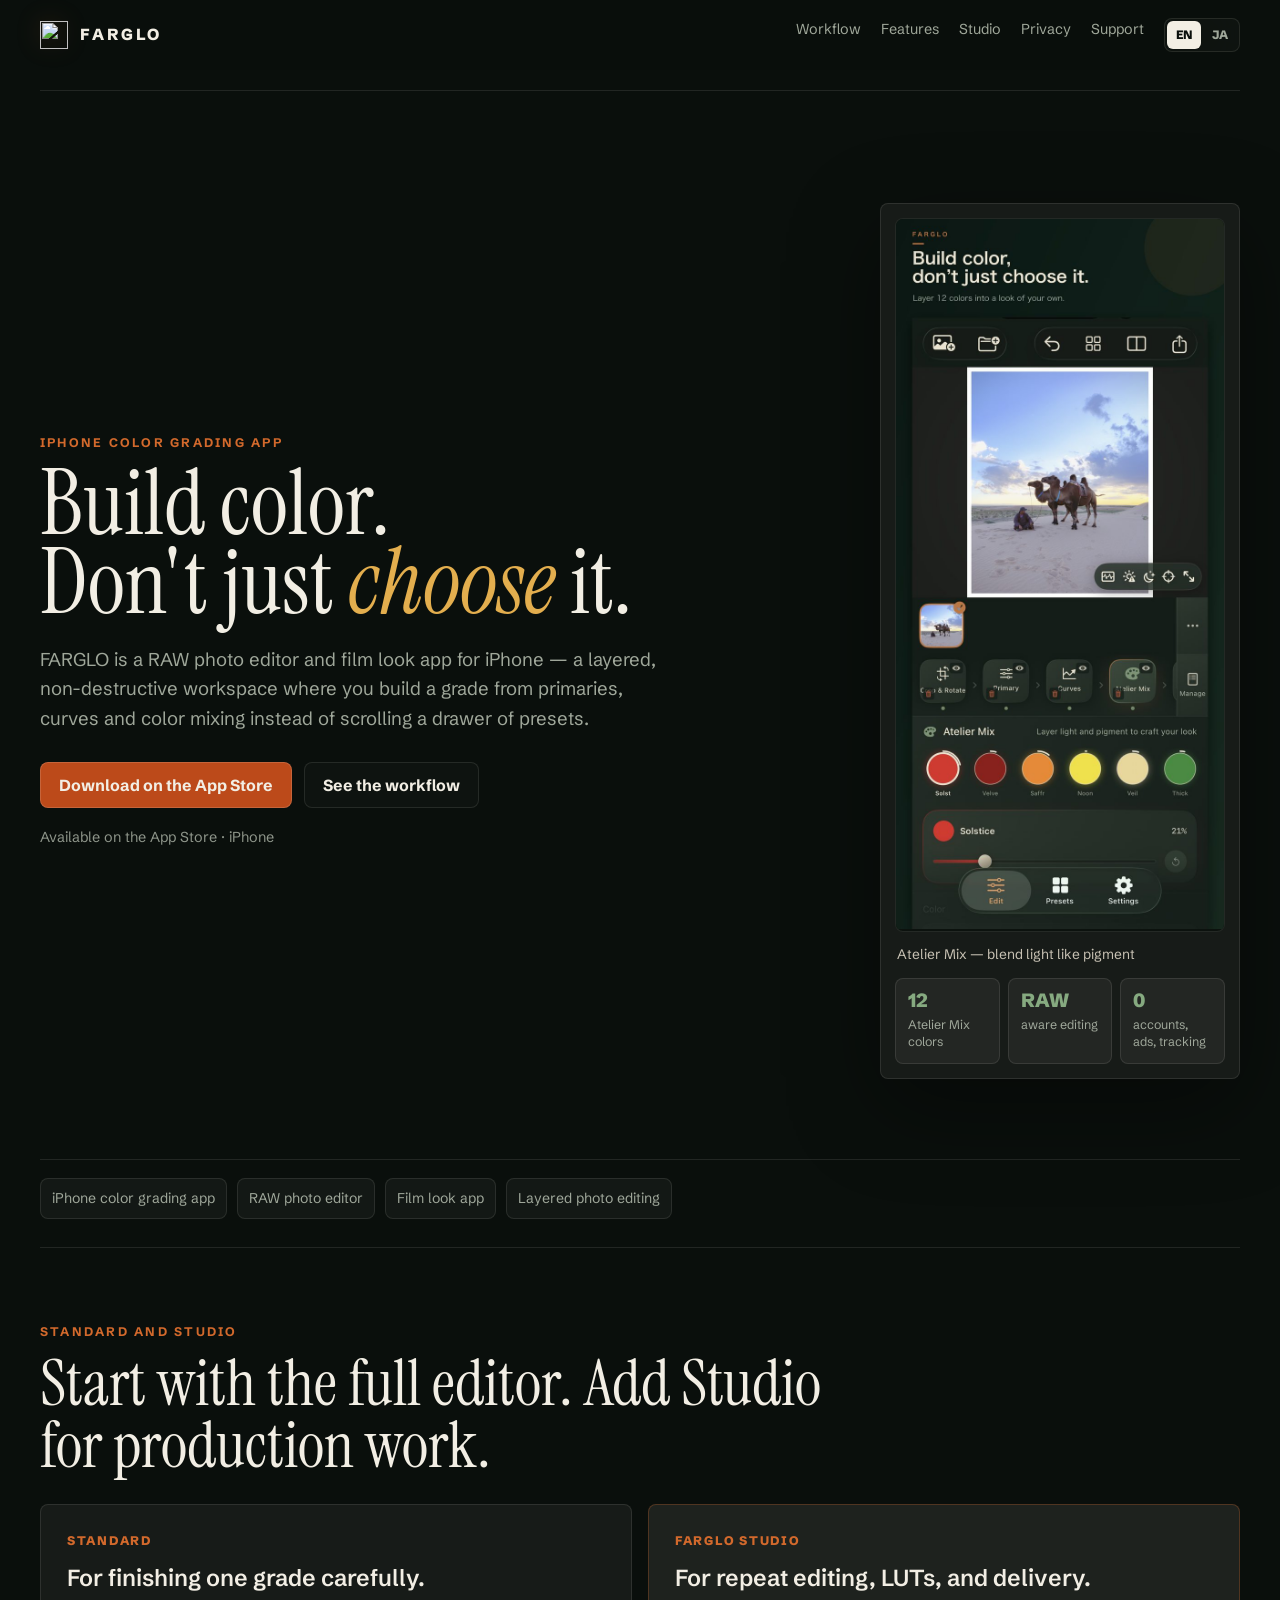
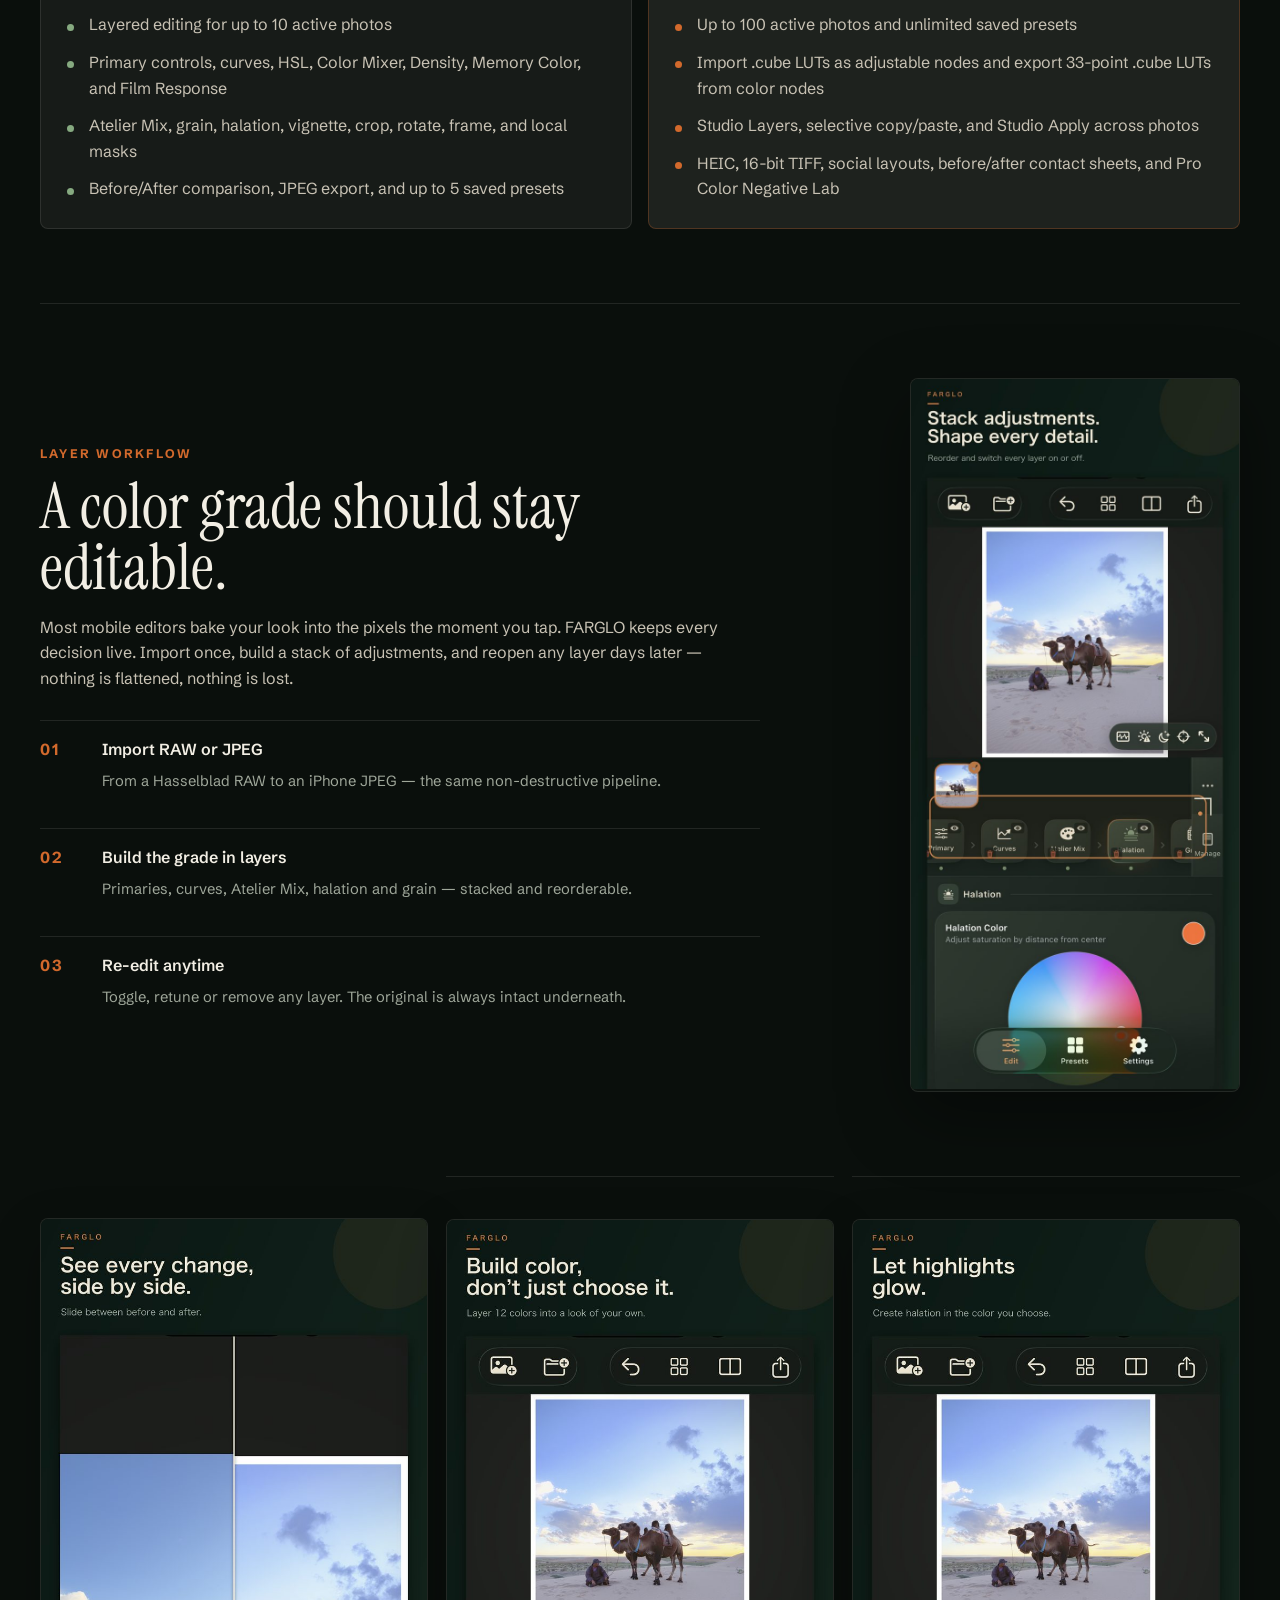
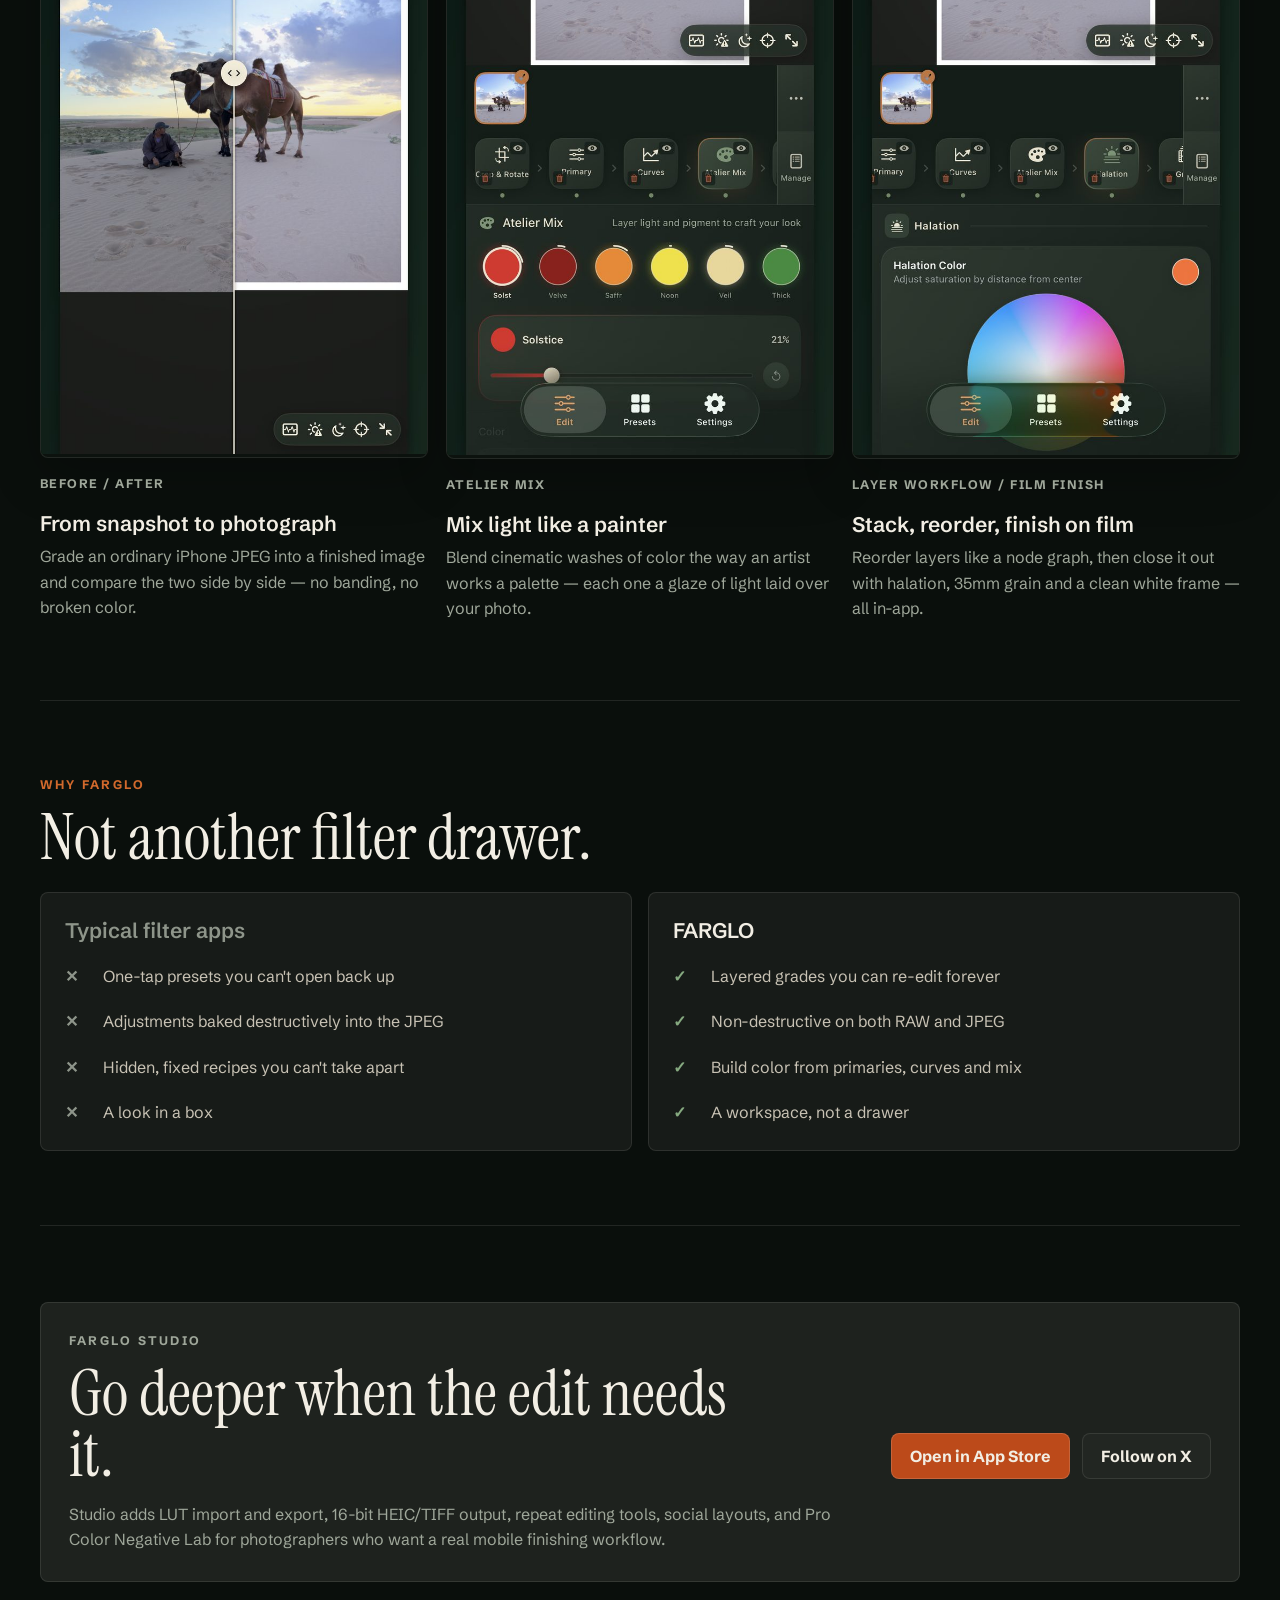
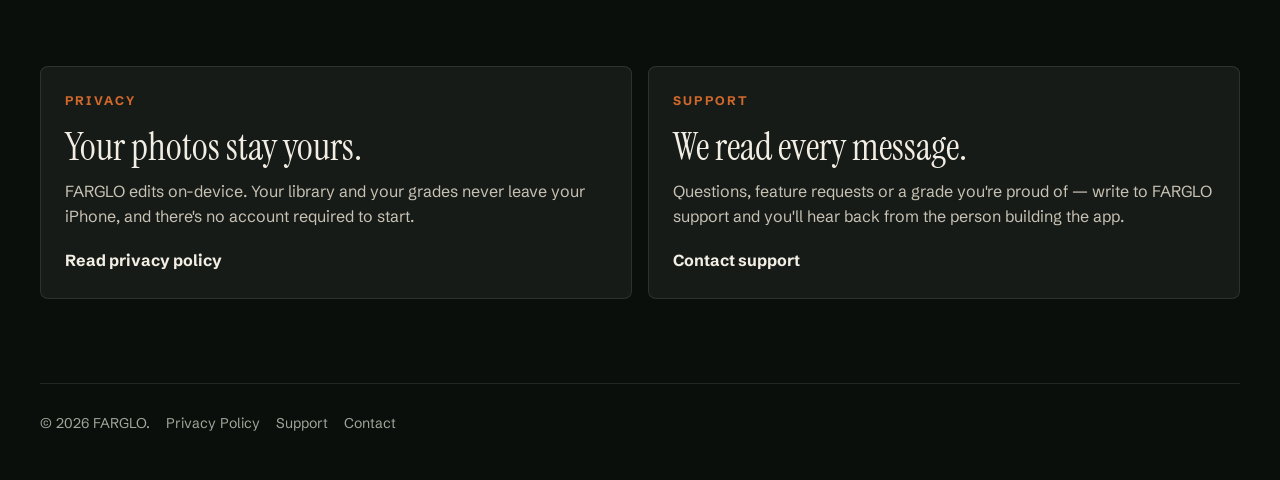
==== commit 43353523: "Update FARGLO website for App Store release" ====
--- a/index.html
+++ b/index.html
@@ -4,7 +4,7 @@
   <meta charset="utf-8">
   <meta name="viewport" content="width=device-width, initial-scale=1">
   <title>FARGLO — Layered iPhone Color Grading App</title>
-  <meta name="description" content="FARGLO is a layered iPhone color grading app for RAW photo editing, film looks, Atelier Mix color blending, grain, halation, and non-destructive photo finishing. Coming soon to the App Store.">
+  <meta name="description" content="FARGLO is a layered iPhone color grading app for RAW photo editing, film looks, Atelier Mix color blending, grain, halation, LUT workflows, and non-destructive photo finishing. Available on the App Store.">
   <meta name="keywords" content="iPhone color grading app, RAW photo editor, film look app, photo editing app, color grading, iPhone photography, film grain, halation, photo editor">
   <meta name="robots" content="index,follow">
   <link rel="canonical" href="https://farglosupport-eng.github.io/farglo-support/">
@@ -15,7 +15,7 @@
   <meta property="og:type" content="website">
   <meta property="og:site_name" content="FARGLO">
   <meta property="og:title" content="FARGLO — Build color. Don't just choose it.">
-  <meta property="og:description" content="A layered iPhone color grading app for RAW-aware edits, Atelier Mix, grain, halation, and film looks. Coming soon to the App Store.">
+  <meta property="og:description" content="A layered iPhone color grading app for RAW-aware edits, Atelier Mix, grain, halation, LUT workflows, and film looks. Available on the App Store.">
   <meta property="og:url" content="https://farglosupport-eng.github.io/farglo-support/">
   <meta property="og:image" content="https://farglosupport-eng.github.io/farglo-support/assets/og-image.png">
   <meta property="og:image:width" content="1200">
@@ -37,24 +37,24 @@
       "@type": "Offer",
       "priceCurrency": "JPY",
       "price": "980",
-      "availability": "https://schema.org/PreOrder"
+      "availability": "https://schema.org/InStock"
     },
     "creator": {
       "@type": "Person",
       "name": "Genki Takeda"
     },
-    "url": "https://farglosupport-eng.github.io/farglo-support/",
+    "url": "https://apps.apple.com/app/id6782940052",
     "image": "https://farglosupport-eng.github.io/farglo-support/assets/og-image.png"
   }
   </script>
 </head>
 <body>
   <header>
-    <a class="brand" href="index.html" aria-label="FARGLO home"><span class="brand-mark" aria-hidden="true"></span><span>FARGLO</span></a>
+    <a class="brand" href="index.html" aria-label="FARGLO home"><img class="brand-logo" src="assets/farglo-logo-mark.png" alt="" aria-hidden="true"><span>FARGLO</span></a>
     <nav aria-label="Primary navigation">
       <a href="#workflow">Workflow</a>
       <a href="#features">Features</a>
-      <a href="#launch">Launch</a>
+      <a href="#studio">Studio</a>
       <a href="#privacy">Privacy</a>
       <a href="#support">Support</a>
       <div class="language-switch" role="group" aria-label="Language selector">
@@ -71,10 +71,10 @@
         <h1 id="hero-title">Build color.<br>Don't just <em>choose</em> it.</h1>
         <p class="lead">FARGLO is a RAW photo editor and film look app for iPhone — a layered, non-destructive workspace where you build a grade from primaries, curves and color mixing instead of scrolling a drawer of presets.</p>
         <div class="hero-actions">
-          <a class="button primary" href="mailto:farglo.support@gmail.com?subject=FARGLO%20Launch%20Notification&body=Please%20let%20me%20know%20when%20FARGLO%20launches.">Get launch notification</a>
+          <a class="button primary" href="https://apps.apple.com/app/id6782940052">Download on the App Store</a>
           <a class="button secondary" href="#workflow">See the workflow</a>
         </div>
-        <p class="availability">Coming soon to the App Store · iPhone</p>
+        <p class="availability">Available on the App Store · iPhone</p>
       </div>
       <aside class="product-panel" aria-label="FARGLO app preview">
         <div class="screen-frame hero-frame">
@@ -94,6 +94,35 @@
       <span>RAW photo editor</span>
       <span>Film look app</span>
       <span>Layered photo editing</span>
+    </section>
+
+    <section class="section plan-section" aria-labelledby="plan-title">
+      <div class="section-heading">
+        <p class="eyebrow">Standard and Studio</p>
+        <h2 id="plan-title">Start with the full editor. Add Studio for production work.</h2>
+      </div>
+      <div class="plan-grid">
+        <article class="plan-card">
+          <p class="plan-label">Standard</p>
+          <h3>For finishing one grade carefully.</h3>
+          <ul class="plan-list">
+            <li>Layered editing for up to 10 active photos</li>
+            <li>Primary controls, curves, HSL, Color Mixer, Density, Memory Color, and Film Response</li>
+            <li>Atelier Mix, grain, halation, vignette, crop, rotate, frame, and local masks</li>
+            <li>Before/After comparison, JPEG export, and up to 5 saved presets</li>
+          </ul>
+        </article>
+        <article class="plan-card plan-card-studio">
+          <p class="plan-label">FARGLO Studio</p>
+          <h3>For repeat editing, LUTs, and delivery.</h3>
+          <ul class="plan-list">
+            <li>Up to 100 active photos and unlimited saved presets</li>
+            <li>Import .cube LUTs as adjustable nodes and export 33-point .cube LUTs from color nodes</li>
+            <li>Studio Layers, selective copy/paste, and Studio Apply across photos</li>
+            <li>HEIC, 16-bit TIFF, social layouts, before/after contact sheets, and Pro Color Negative Lab</li>
+          </ul>
+        </article>
+      </div>
     </section>
 
     <section id="workflow" class="section split">
@@ -164,14 +193,14 @@
       </div>
     </section>
 
-    <section id="launch" class="launch">
+    <section id="studio" class="studio-callout">
       <div>
-        <p class="eyebrow">Launch notification</p>
-        <h2>Get the launch notification.</h2>
-        <p>One email when FARGLO ships on the App Store — the day you can start grading on your iPhone. No spam, ever.</p>
-      </div>
-      <div class="launch-actions">
-        <a class="button primary" href="mailto:farglo.support@gmail.com?subject=FARGLO%20Launch%20Notification&body=Please%20let%20me%20know%20when%20FARGLO%20launches.">Email me at launch</a>
+        <p class="eyebrow">FARGLO Studio</p>
+        <h2>Go deeper when the edit needs it.</h2>
+        <p>Studio adds LUT import and export, 16-bit HEIC/TIFF output, repeat editing tools, social layouts, and Pro Color Negative Lab for photographers who want a real mobile finishing workflow.</p>
+      </div>
+      <div class="studio-actions">
+        <a class="button primary" href="https://apps.apple.com/app/id6782940052">Open in App Store</a>
         <a class="button secondary" href="https://x.com/farglo_color">Follow on X</a>
       </div>
     </section>
@@ -202,17 +231,41 @@
     const copy = {
       en: {
         title: "FARGLO — Layered iPhone Color Grading App",
-        description: "FARGLO is a layered iPhone color grading app for RAW photo editing, film looks, Atelier Mix color blending, grain, halation, and non-destructive photo finishing. Coming soon to the App Store.",
-        nav: ["Workflow", "Features", "Launch", "Privacy", "Support"],
+        description: "FARGLO is a layered iPhone color grading app for RAW photo editing, film looks, Atelier Mix color blending, grain, halation, LUT workflows, and non-destructive photo finishing. Available on the App Store.",
+        nav: ["Workflow", "Features", "Studio", "Privacy", "Support"],
         heroEyebrow: "iPhone color grading app",
         heroTitle: "Build color.<br>Don't just <em>choose</em> it.",
         lead: "FARGLO is a RAW photo editor and film look app for iPhone — a layered, non-destructive workspace where you build a grade from primaries, curves and color mixing instead of scrolling a drawer of presets.",
-        primaryCta: "Get launch notification",
+        primaryCta: "Download on the App Store",
         secondaryCta: "See the workflow",
-        availability: "Coming soon to the App Store · iPhone",
+        availability: "Available on the App Store · iPhone",
         panelCaption: "Atelier Mix — blend light like pigment",
         stats: ["Atelier Mix colors", "aware editing", "accounts, ads, tracking"],
         strip: ["iPhone color grading app", "RAW photo editor", "Film look app", "Layered photo editing"],
+        planEyebrow: "Standard and Studio",
+        planTitle: "Start with the full editor. Add Studio for production work.",
+        plans: [
+          {
+            label: "Standard",
+            title: "For finishing one grade carefully.",
+            items: [
+              "Layered editing for up to 10 active photos",
+              "Primary controls, curves, HSL, Color Mixer, Density, Memory Color, and Film Response",
+              "Atelier Mix, grain, halation, vignette, crop, rotate, frame, and local masks",
+              "Before/After comparison, JPEG export, and up to 5 saved presets"
+            ]
+          },
+          {
+            label: "FARGLO Studio",
+            title: "For repeat editing, LUTs, and delivery.",
+            items: [
+              "Up to 100 active photos and unlimited saved presets",
+              "Import .cube LUTs as adjustable nodes and export 33-point .cube LUTs from color nodes",
+              "Studio Layers, selective copy/paste, and Studio Apply across photos",
+              "HEIC, 16-bit TIFF, social layouts, before/after contact sheets, and Pro Color Negative Lab"
+            ]
+          }
+        ],
         workflowEyebrow: "Layer workflow",
         workflowTitle: "A color grade should stay editable.",
         workflowBody: "Most mobile editors bake your look into the pixels the moment you tap. FARGLO keeps every decision live. Import once, build a stack of adjustments, and reopen any layer days later — nothing is flattened, nothing is lost.",
@@ -231,10 +284,10 @@
         typical: "Typical filter apps",
         typicalList: ["One-tap presets you can't open back up", "Adjustments baked destructively into the JPEG", "Hidden, fixed recipes you can't take apart", "A look in a box"],
         fargloList: ["Layered grades you can re-edit forever", "Non-destructive on both RAW and JPEG", "Build color from primaries, curves and mix", "A workspace, not a drawer"],
-        launchEyebrow: "Launch notification",
-        launchTitle: "Get the launch notification.",
-        launchBody: "One email when FARGLO ships on the App Store — the day you can start grading on your iPhone. No spam, ever.",
-        launchButton: "Email me at launch",
+        studioEyebrow: "FARGLO Studio",
+        studioTitle: "Go deeper when the edit needs it.",
+        studioBody: "Studio adds LUT import and export, 16-bit HEIC/TIFF output, repeat editing tools, social layouts, and Pro Color Negative Lab for photographers who want a real mobile finishing workflow.",
+        studioButton: "Open in App Store",
         followButton: "Follow on X",
         privacyEyebrow: "Privacy",
         privacyTitle: "Your photos stay yours.",
@@ -248,17 +301,41 @@
       },
       ja: {
         title: "FARGLO — iPhone用レイヤー式カラーグレーディングアプリ",
-        description: "FARGLOは、RAW編集、フィルムルック、Atelier Mix、粒子、ハレーション、非破壊編集に対応したiPhone向けカラーグレーディングアプリです。App Storeで近日公開。",
-        nav: ["ワークフロー", "機能", "通知", "プライバシー", "サポート"],
+        description: "FARGLOは、RAW編集、フィルムルック、Atelier Mix、粒子、ハレーション、LUTワークフロー、非破壊編集に対応したiPhone向けカラーグレーディングアプリです。App Storeで入手できます。",
+        nav: ["ワークフロー", "機能", "Studio", "プライバシー", "サポート"],
         heroEyebrow: "iPhoneカラーグレーディングアプリ",
         heroTitle: "色をつくる。<br>選ぶだけではない。",
         lead: "FARGLOは、iPhoneでRAW現像とフィルムルックづくりを行うための、レイヤー式・非破壊の写真編集ワークスペースです。プリセットを選ぶのではなく、プライマリー、カーブ、色のミックスから自分のグレードを組み立てられます。",
-        primaryCta: "リリース通知を受け取る",
+        primaryCta: "App Storeで入手",
         secondaryCta: "ワークフローを見る",
-        availability: "App Storeで近日公開 · iPhone",
+        availability: "App Storeで配信中 · iPhone",
         panelCaption: "Atelier Mix — 光を絵具のように混ぜる",
         stats: ["Atelier Mixの色", "対応編集", "アカウント・広告・追跡なし"],
         strip: ["iPhoneカラーグレーディング", "RAW写真編集", "フィルムルック", "レイヤー式写真編集"],
+        planEyebrow: "標準機能とStudio",
+        planTitle: "標準で仕上げ、Studioで拡張。",
+        plans: [
+          {
+            label: "標準機能",
+            title: "1枚の色を丁寧に仕上げるために。",
+            items: [
+              "最大10枚の写真を、レイヤー式・非破壊で編集",
+              "Primary、Curves、HSL、Color Mixer、Density、Memory Color、Film Response",
+              "Atelier Mix、粒子、ハレーション、ビネット、切り抜き、回転、フレーム、ローカルマスク",
+              "Before/After比較、JPEG書き出し、最大5件のプリセット保存"
+            ]
+          },
+          {
+            label: "FARGLO Studio",
+            title: "複数写真、LUT、納品まで進めるために。",
+            items: [
+              "最大100枚の写真と、無制限のプリセット保存",
+              ".cube LUT読み込み / 33ポイント.cube書き出し（色ノードのみ）",
+              "Studio Layers、ノード単位コピー＆ペースト、複数写真へのStudio Apply",
+              "HEIC、16bit TIFF、SNSレイアウト、Before/Afterコンタクトシート、Pro Color Negative Lab"
+            ]
+          }
+        ],
         workflowEyebrow: "レイヤーワークフロー",
         workflowTitle: "カラーグレードは、あとから直せるべき。",
         workflowBody: "多くのモバイル編集アプリは、タップした瞬間に見た目をピクセルへ焼き込みます。FARGLOは、すべての判断を編集可能なまま保持します。一度読み込み、調整レイヤーを積み、数日後でも任意のレイヤーを開き直せます。",
@@ -277,10 +354,10 @@
         typical: "一般的なフィルターアプリ",
         typicalList: ["開き直せないワンタッププリセット", "JPEGへ破壊的に焼き込まれる調整", "分解できない固定レシピ", "箱に入った既製の見た目"],
         fargloList: ["何度でも再編集できるレイヤー式グレード", "RAWとJPEGの両方で非破壊編集", "プライマリー、カーブ、ミックスから色を構築", "フィルター引き出しではなく、制作ワークスペース"],
-        launchEyebrow: "リリース通知",
-        launchTitle: "リリース通知を受け取る。",
-        launchBody: "FARGLOがApp Storeで公開された日に、一度だけメールでお知らせします。スパムは送りません。",
-        launchButton: "公開時にメールで通知",
+        studioEyebrow: "FARGLO Studio",
+        studioTitle: "必要な時に、さらに深い編集へ。",
+        studioBody: "Studioでは、LUTの読み込み・書き出し、16bit HEIC/TIFF出力、複数写真への適用、SNSレイアウト、Pro Color Negative Labまで使えます。",
+        studioButton: "App Storeで開く",
         followButton: "Xでフォロー",
         privacyEyebrow: "プライバシー",
         privacyTitle: "あなたの写真は、あなたのもの。",
@@ -329,6 +406,18 @@
         if (t.strip[index]) item.textContent = t.strip[index];
       });
 
+      setText(".plan-section .eyebrow", t.planEyebrow);
+      setText("#plan-title", t.planTitle);
+      document.querySelectorAll(".plan-card").forEach((card, index) => {
+        const plan = t.plans[index];
+        if (!plan) return;
+        setText(`.plan-card:nth-child(${index + 1}) .plan-label`, plan.label);
+        setText(`.plan-card:nth-child(${index + 1}) h3`, plan.title);
+        card.querySelectorAll(".plan-list li").forEach((item, itemIndex) => {
+          if (plan.items[itemIndex]) item.textContent = plan.items[itemIndex];
+        });
+      });
+
       setText("#workflow .eyebrow", t.workflowEyebrow);
       setText("#workflow h2", t.workflowTitle);
       setText("#workflow > div:first-child > p:not(.eyebrow)", t.workflowBody);
@@ -363,11 +452,11 @@
         });
       });
 
-      setText("#launch .eyebrow", t.launchEyebrow);
-      setText("#launch h2", t.launchTitle);
-      setText("#launch p:not(.eyebrow)", t.launchBody);
-      setText(".launch-actions .primary", t.launchButton);
-      setText(".launch-actions .secondary", t.followButton);
+      setText("#studio .eyebrow", t.studioEyebrow);
+      setText("#studio h2", t.studioTitle);
+      setText("#studio p:not(.eyebrow)", t.studioBody);
+      setText(".studio-actions .primary", t.studioButton);
+      setText(".studio-actions .secondary", t.followButton);
 
       setText("#privacy .eyebrow", t.privacyEyebrow);
       setText("#privacy h3", t.privacyTitle);
--- a/styles.css
+++ b/styles.css
@@ -72,28 +72,11 @@
   text-decoration: none;
 }
 
-.brand-mark {
-  position: relative;
-  width: 18px;
-  height: 18px;
-  flex: 0 0 18px;
-  overflow: hidden;
-  border: 1px solid rgba(242, 238, 228, .18);
-  border-radius: 6px;
-  background:
-    linear-gradient(135deg, rgba(134, 170, 128, .98) 0 48%, rgba(210, 105, 44, .98) 52% 100%),
-    var(--panel-canvas);
-  box-shadow: 0 0 18px rgba(210, 105, 44, .14);
-  transform: rotate(-7deg);
-}
-
-.brand-mark::after {
-  position: absolute;
-  inset: 4px 2px;
-  content: "";
-  border-top: 2px solid rgba(242, 238, 228, .88);
-  border-radius: 999px;
-  transform: rotate(-28deg);
+.brand-logo {
+  width: 28px;
+  height: 28px;
+  object-fit: contain;
+  filter: drop-shadow(0 0 12px rgba(210, 105, 44, .18));
 }
 
 nav {
@@ -166,7 +149,7 @@
 .product-panel,
 .split > *,
 .feature-grid article,
-.launch > * {
+.studio-callout > * {
   min-width: 0;
 }
 
@@ -183,7 +166,8 @@
 h2,
 h3,
 p {
-  overflow-wrap: anywhere;
+  overflow-wrap: break-word;
+  word-break: normal;
 }
 
 h1 {
@@ -203,7 +187,7 @@
 
 html[lang="ja"] h1 {
   max-width: 760px;
-  font-size: clamp(3.7rem, 5vw, 5.2rem);
+  font-size: clamp(3.15rem, 4.6vw, 4.9rem);
   line-height: .94;
 }
 
@@ -217,6 +201,12 @@
   letter-spacing: 0;
 }
 
+html[lang="ja"] h2 {
+  max-width: 920px;
+  font-size: clamp(2.65rem, 4.2vw, 4.35rem);
+  line-height: 1.04;
+}
+
 h3 {
   margin: 16px 0 8px;
   font-size: 1.32rem;
@@ -236,7 +226,7 @@
 }
 
 .hero-actions,
-.launch-actions {
+.studio-actions {
   display: flex;
   flex-wrap: wrap;
   gap: 12px;
@@ -326,7 +316,7 @@
 
 .stats div,
 .comparison-grid > div,
-.launch,
+.studio-callout,
 .card {
   background: var(--panel);
   border: 1px solid var(--line);
@@ -369,6 +359,85 @@
 
 .section { padding: 74px 0; }
 
+.section-heading {
+  max-width: 820px;
+}
+
+.plan-section {
+  border-bottom: 1px solid var(--line);
+}
+
+.plan-section h2 {
+  max-width: 1120px;
+}
+
+html[lang="ja"] .plan-section h2 {
+  font-size: clamp(2.45rem, 3.45vw, 3.65rem);
+  line-height: 1.08;
+}
+
+.plan-grid {
+  display: grid;
+  grid-template-columns: repeat(2, minmax(0, 1fr));
+  gap: 16px;
+  margin-top: 28px;
+}
+
+.plan-card {
+  padding: 26px;
+  background: var(--panel);
+  border: 1px solid var(--line);
+  border-radius: 8px;
+}
+
+.plan-card-studio {
+  background: var(--panel-strong);
+  border-color: rgba(210, 105, 44, .28);
+}
+
+.plan-label {
+  color: var(--copper);
+  font-size: .78rem;
+  font-weight: 800;
+  letter-spacing: .14em;
+  text-transform: uppercase;
+}
+
+.plan-card h3 {
+  margin-top: 12px;
+  font-size: 1.45rem;
+}
+
+.plan-list {
+  display: grid;
+  gap: 12px;
+  margin: 20px 0 0;
+  padding: 0;
+  list-style: none;
+}
+
+.plan-list li {
+  position: relative;
+  margin: 0;
+  padding-left: 22px;
+  color: var(--soft);
+}
+
+.plan-list li::before {
+  position: absolute;
+  top: .72em;
+  left: 0;
+  width: 7px;
+  height: 7px;
+  content: "";
+  background: var(--green);
+  border-radius: 999px;
+}
+
+.plan-card-studio .plan-list li::before {
+  background: var(--copper);
+}
+
 .split {
   display: flex;
   flex-wrap: wrap;
@@ -448,7 +517,7 @@
 
 .feature-grid p,
 .comparison-grid p,
-.launch p,
+.studio-callout p,
 .card p { color: var(--muted); }
 
 .comparison {
@@ -501,7 +570,7 @@
   color: var(--dim);
 }
 
-.launch {
+.studio-callout {
   display: grid;
   grid-template-columns: minmax(0, 1fr) auto;
   gap: 28px;
@@ -597,7 +666,11 @@
 @media (max-width: 900px) {
   header { align-items: flex-start; }
 
-  .launch {
+  .studio-callout {
+    grid-template-columns: 1fr;
+  }
+
+  .plan-grid {
     grid-template-columns: 1fr;
   }
 
@@ -612,7 +685,7 @@
     grid-template-columns: 1fr;
   }
 
-  .launch-actions { justify-content: flex-start; }
+  .studio-actions { justify-content: flex-start; }
 }
 
 @media (max-width: 620px) {
@@ -628,6 +701,8 @@
 
   h1 { font-size: clamp(4rem, 17vw, 5.8rem); }
 
+  html[lang="ja"] h1 { font-size: clamp(3.25rem, 13vw, 4.4rem); }
+
   h2 { font-size: clamp(2.7rem, 12vw, 4rem); }
 
   .stats { grid-template-columns: 1fr; }
@@ -636,7 +711,7 @@
 
   .section { padding: 60px 0; }
 
-  .launch { padding: 22px; }
+  .studio-callout { padding: 22px; }
 
   .button { width: 100%; }
 }
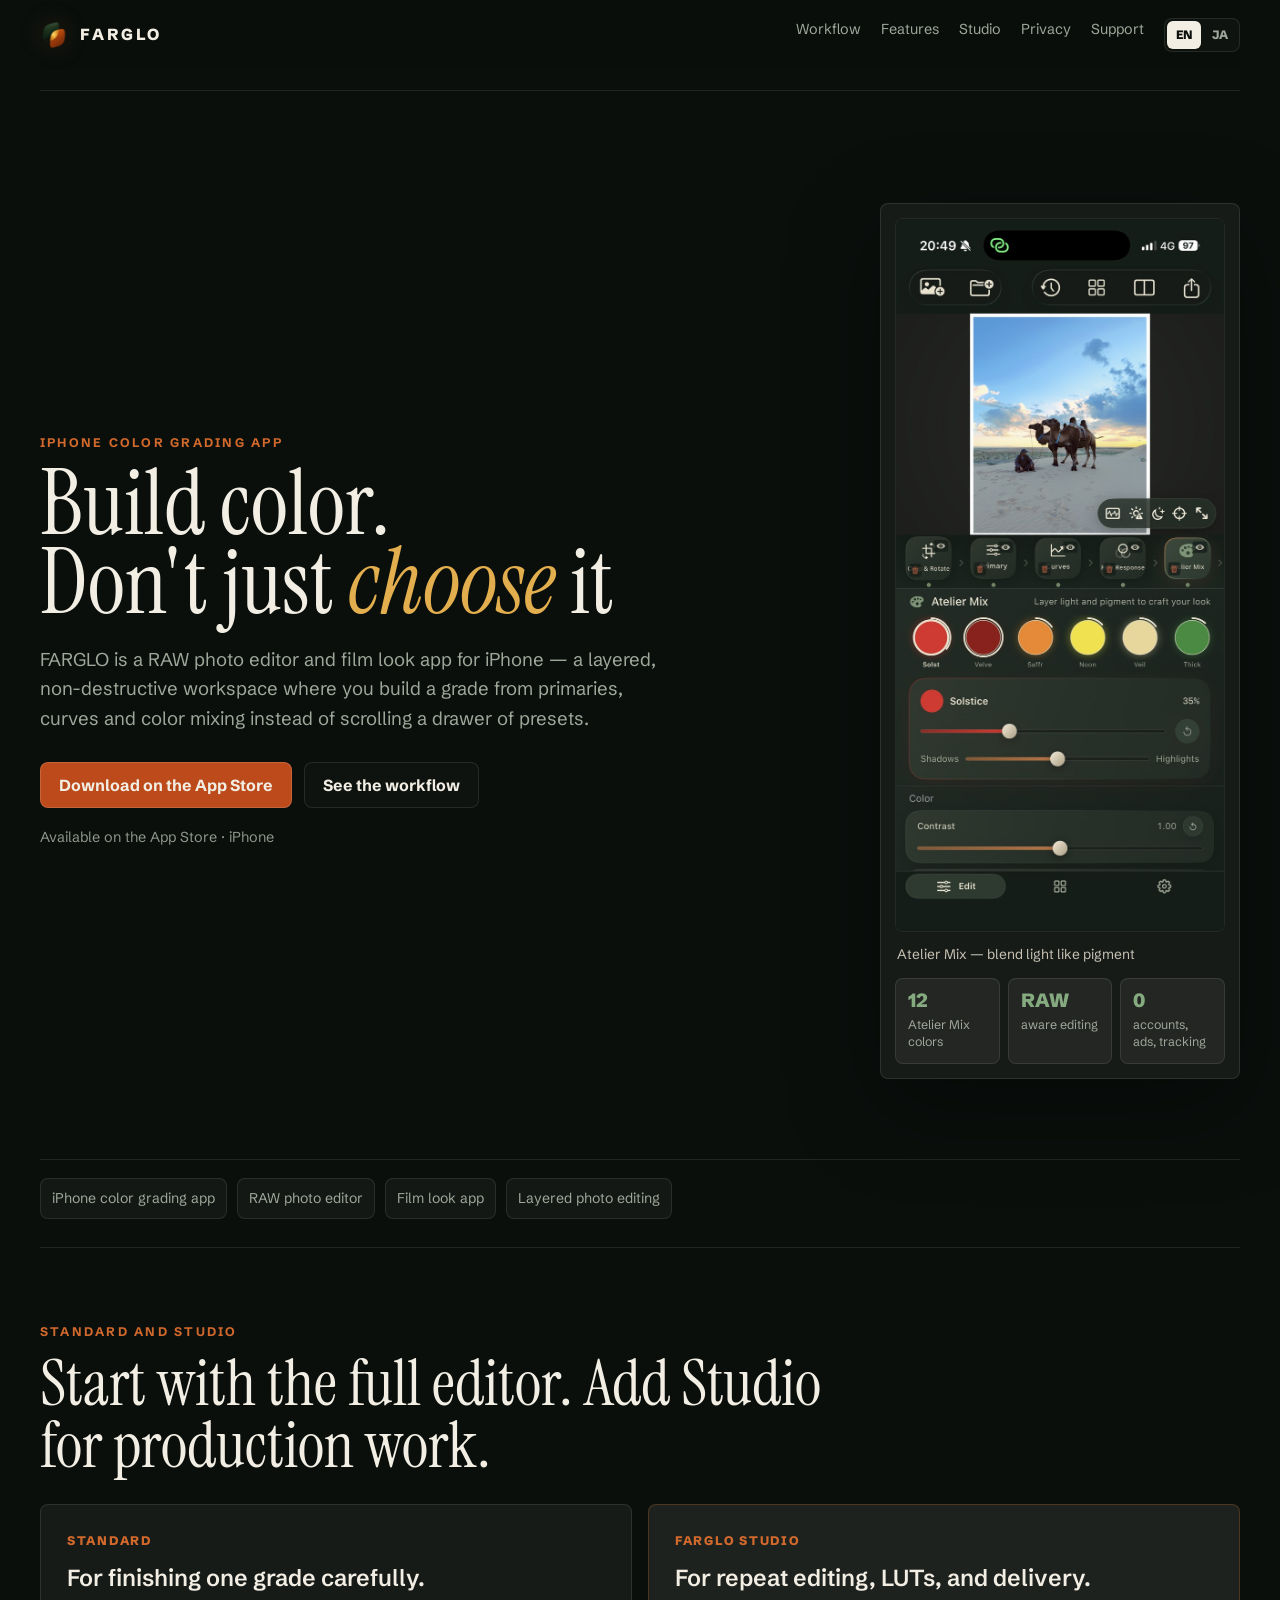
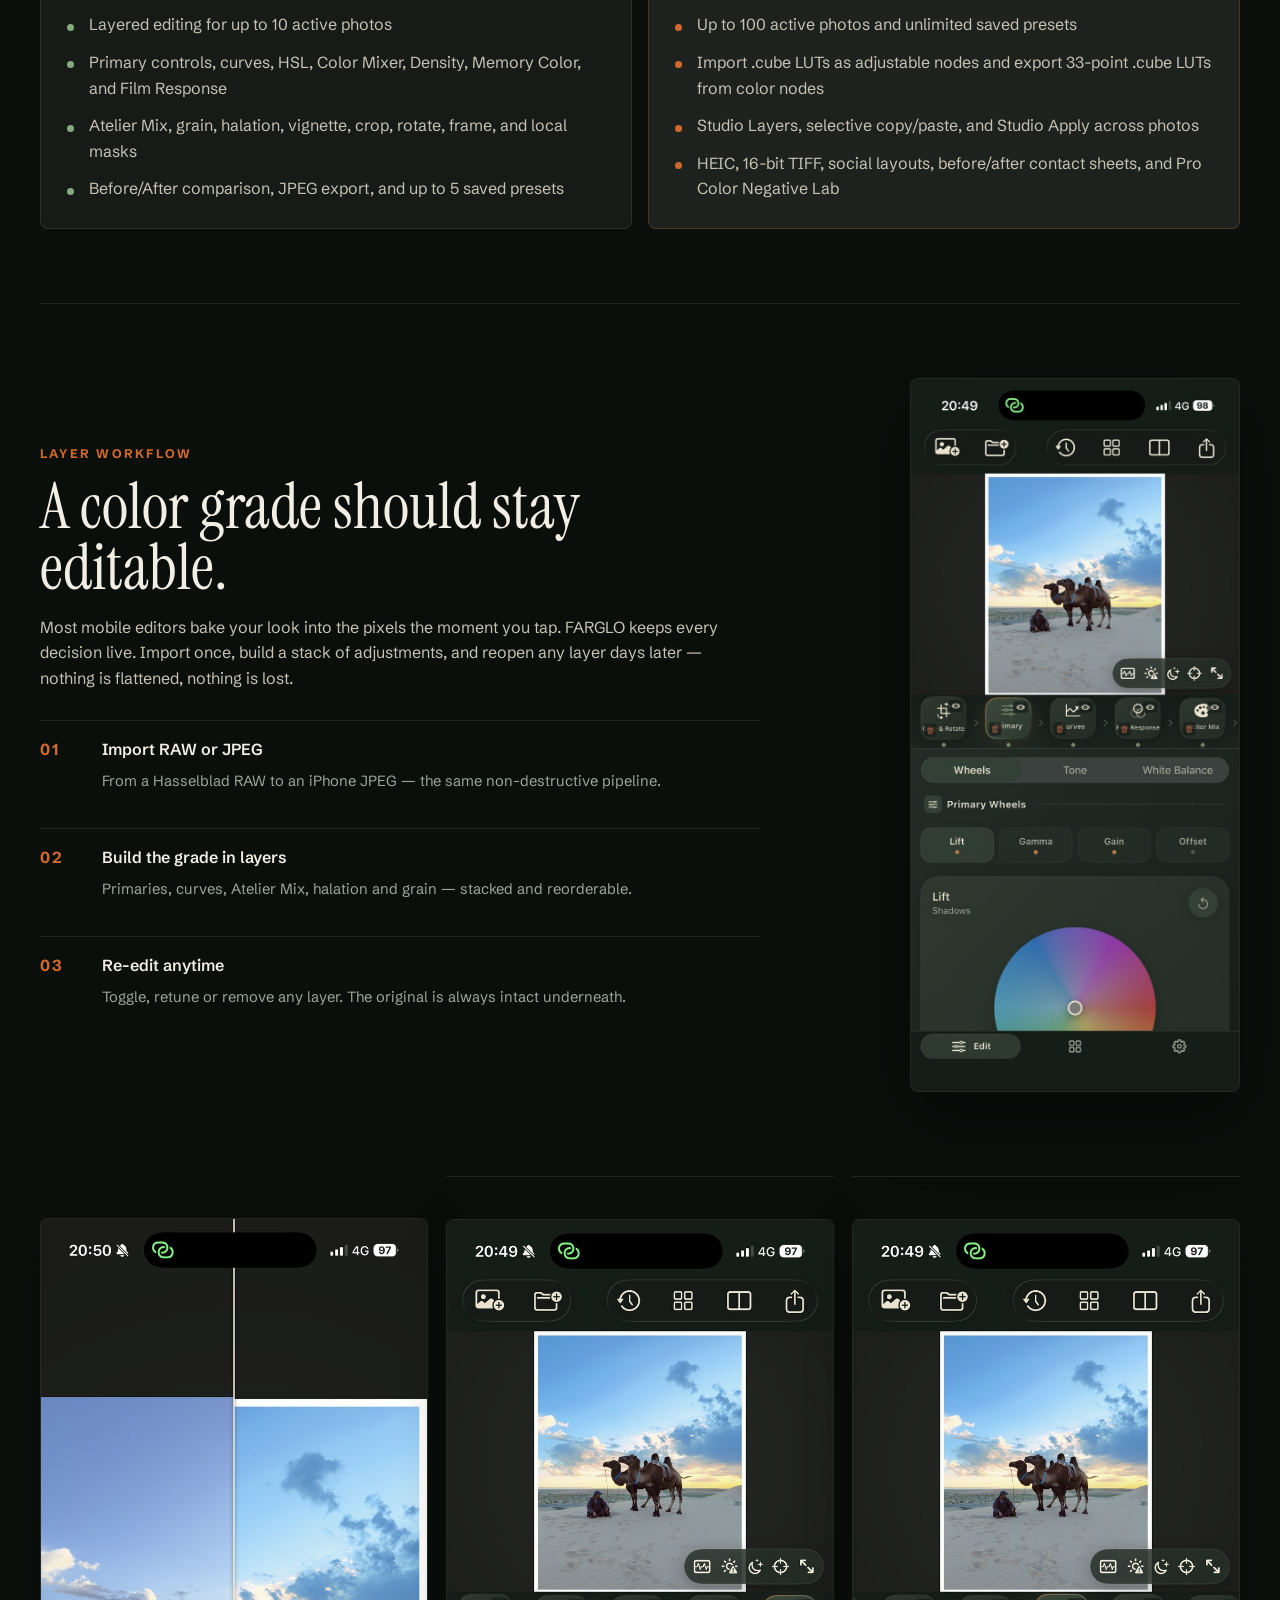
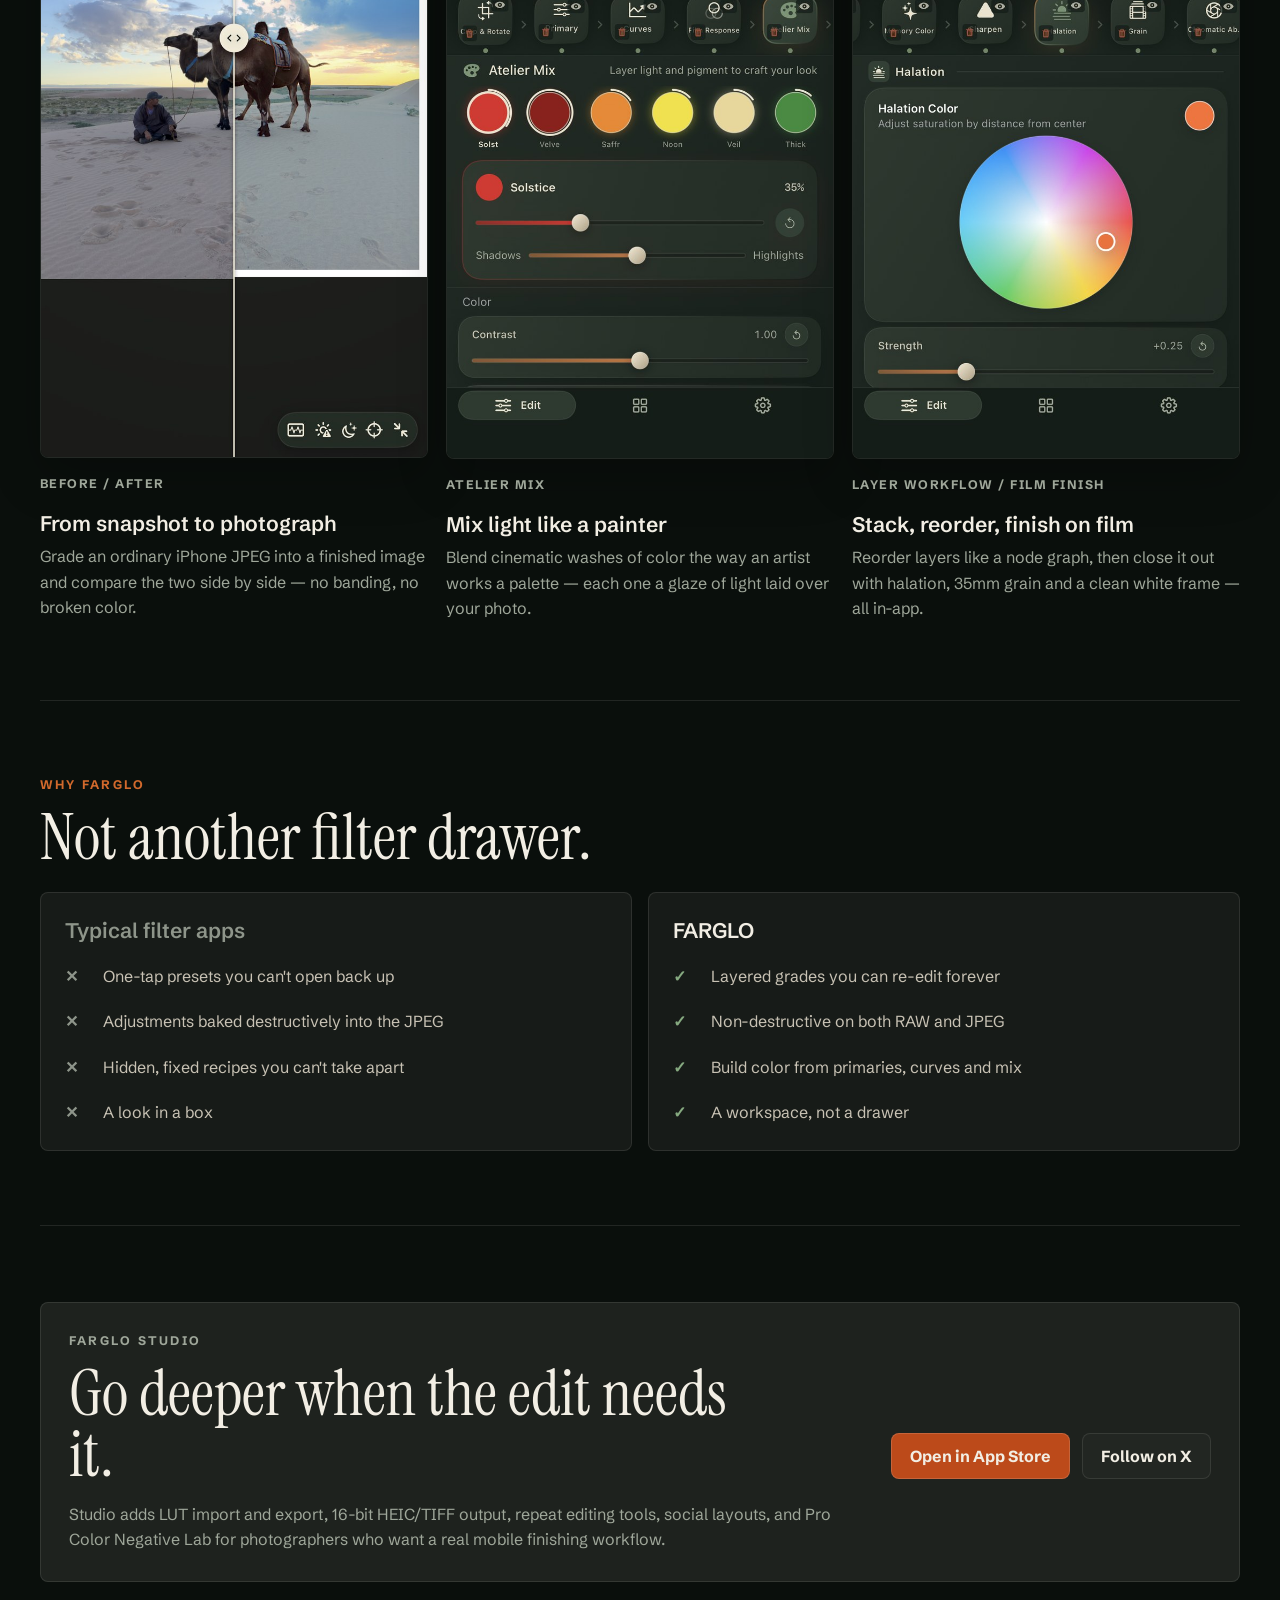
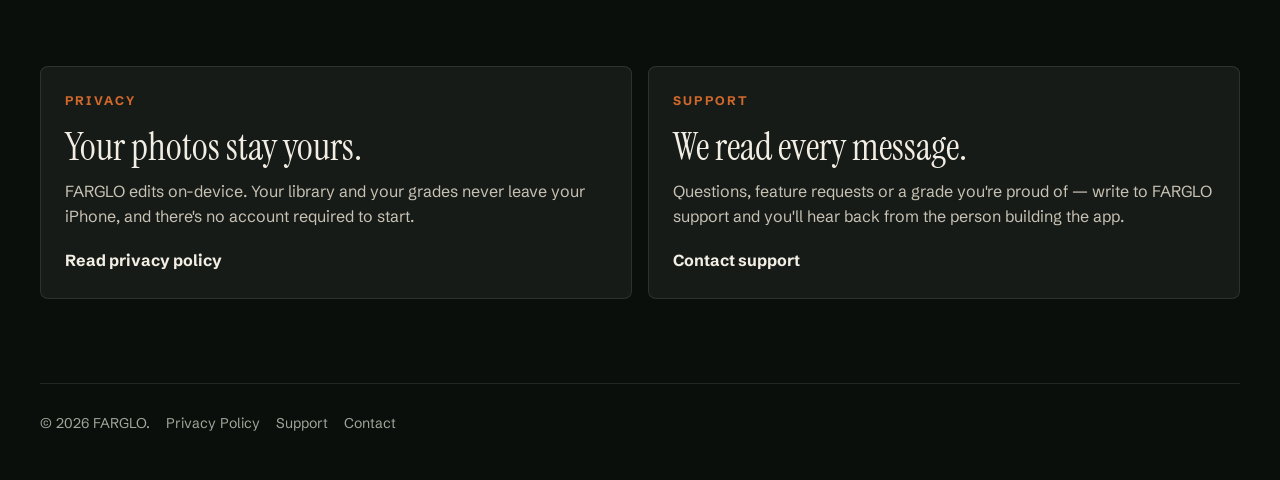
==== commit dbc821f8: "Polish website hero headline" ====
--- a/index.html
+++ b/index.html
@@ -68,7 +68,7 @@
     <section class="hero" aria-labelledby="hero-title">
       <div class="hero-copy">
         <p class="eyebrow">iPhone color grading app</p>
-        <h1 id="hero-title">Build color.<br>Don't just <em>choose</em> it.</h1>
+        <h1 id="hero-title">Build color.<br>Don't just <em>choose</em> it</h1>
         <p class="lead">FARGLO is a RAW photo editor and film look app for iPhone — a layered, non-destructive workspace where you build a grade from primaries, curves and color mixing instead of scrolling a drawer of presets.</p>
         <div class="hero-actions">
           <a class="button primary" href="https://apps.apple.com/app/id6782940052">Download on the App Store</a>
@@ -234,7 +234,7 @@
         description: "FARGLO is a layered iPhone color grading app for RAW photo editing, film looks, Atelier Mix color blending, grain, halation, LUT workflows, and non-destructive photo finishing. Available on the App Store.",
         nav: ["Workflow", "Features", "Studio", "Privacy", "Support"],
         heroEyebrow: "iPhone color grading app",
-        heroTitle: "Build color.<br>Don't just <em>choose</em> it.",
+        heroTitle: "Build color.<br>Don't just <em>choose</em> it",
         lead: "FARGLO is a RAW photo editor and film look app for iPhone — a layered, non-destructive workspace where you build a grade from primaries, curves and color mixing instead of scrolling a drawer of presets.",
         primaryCta: "Download on the App Store",
         secondaryCta: "See the workflow",
